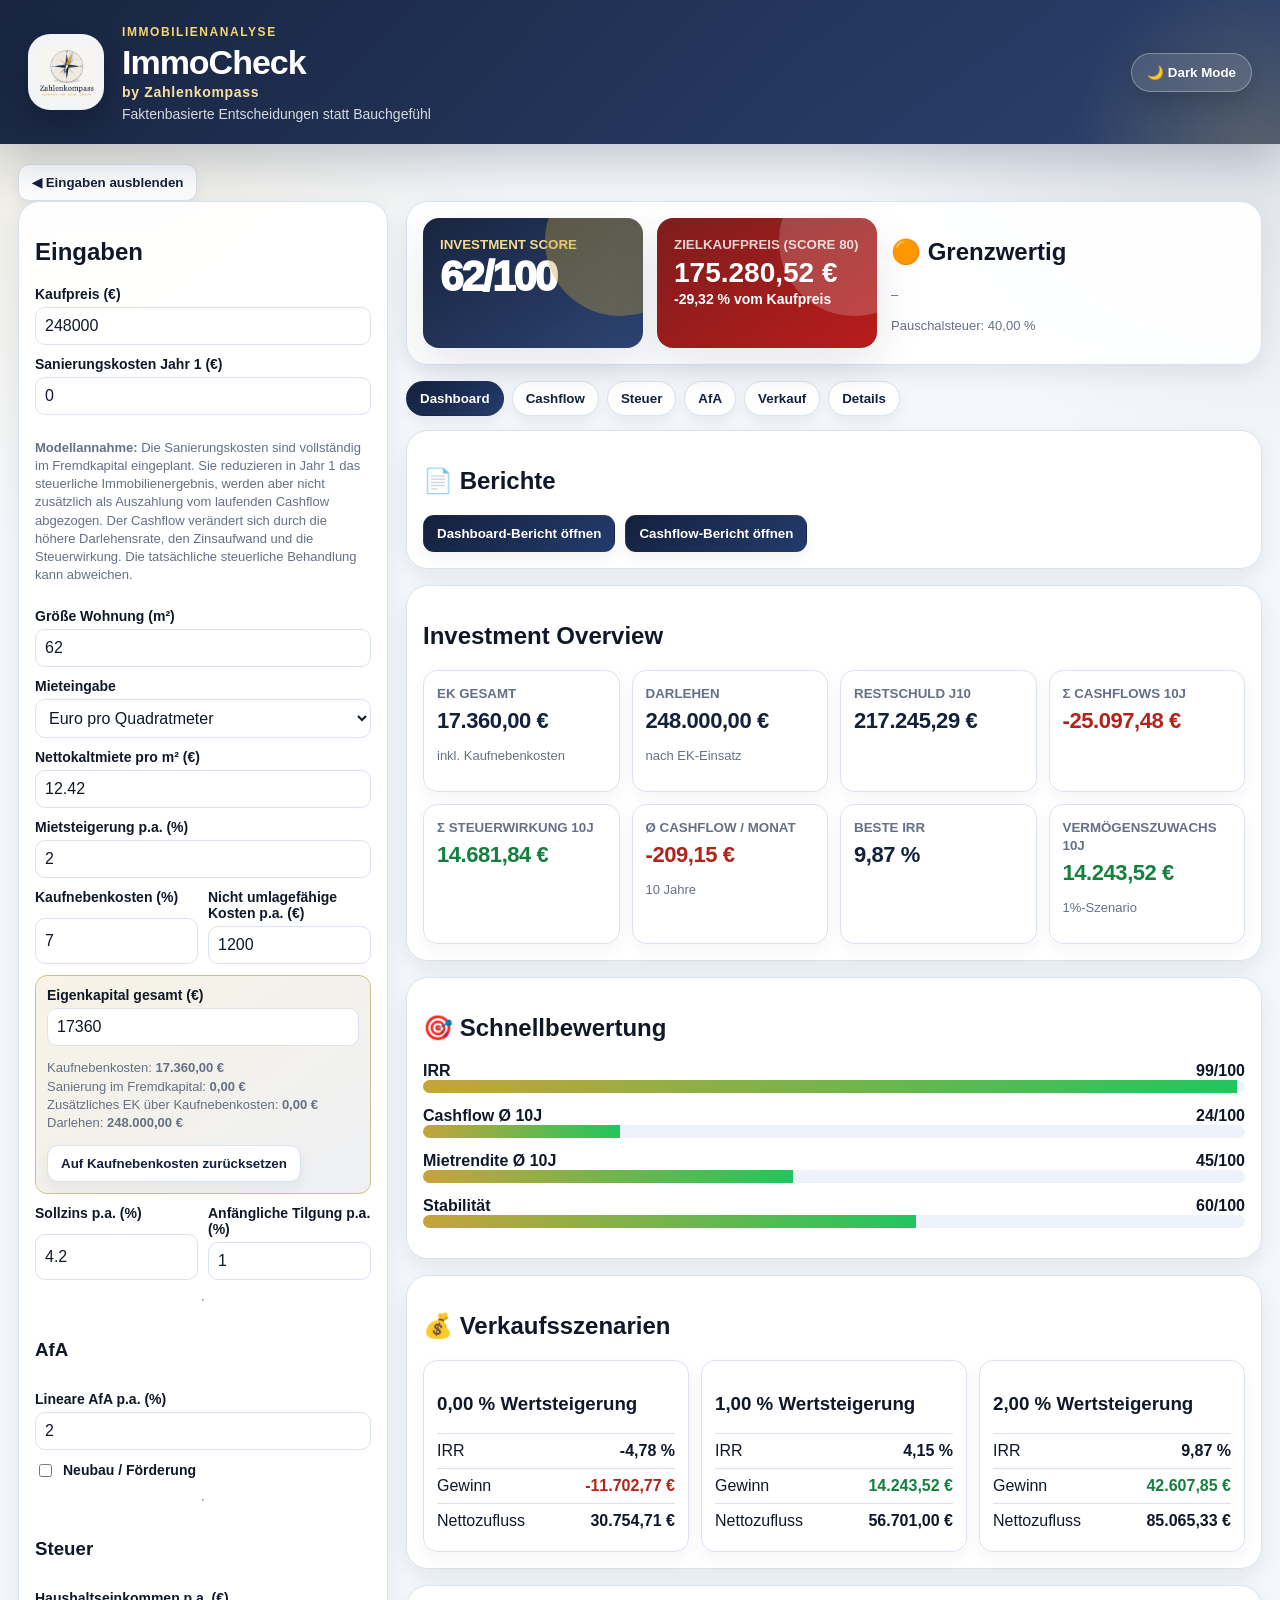
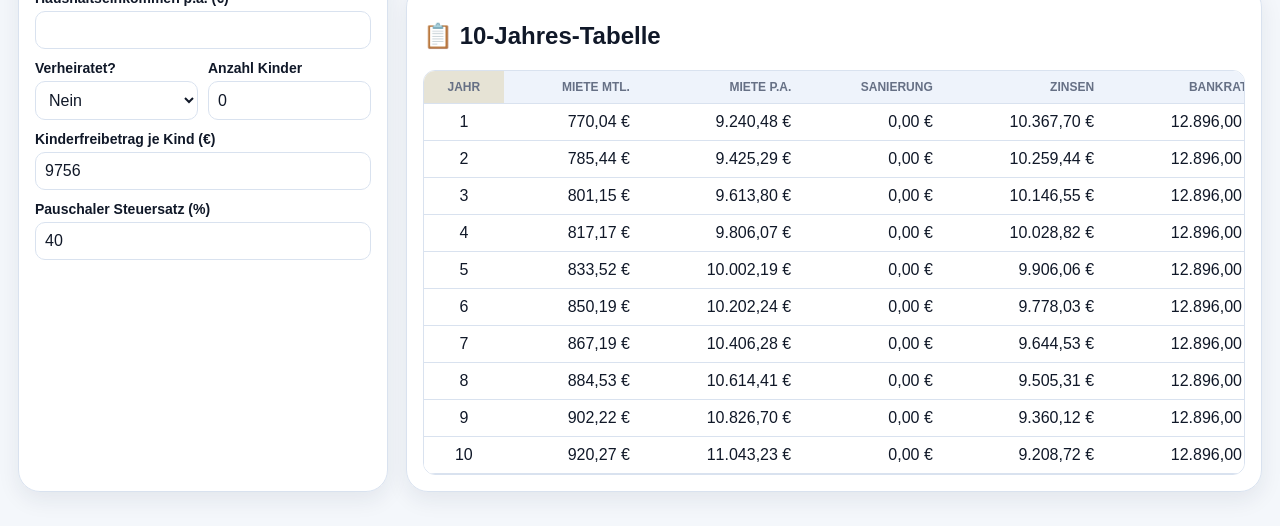
==== index.html @ f789d1f1 "Zielkaufpreis-Kachel im ImmoCheck hinzufügen Zeigt bei Score < 80 den Kaufpreis, der (bei sonst glei" ====
<!doctype html><html lang="de"><head><meta charset="utf-8"><meta name="viewport" content="width=device-width,initial-scale=1,viewport-fit=cover"><title>ImmoCheck by Zahlenkompass</title><style>
:root{--bg:#f6f8fb;--card:#fff;--txt:#0f172a;--mut:#64748b;--blue:#075985;--green:#15803d;--red:#b91c1c;--bd:#d7dee8}*{box-sizing:border-box}body{margin:0;background:var(--bg);color:var(--txt);font-family:-apple-system,BlinkMacSystemFont,"Segoe UI",Roboto,Arial,sans-serif}header{background:linear-gradient(135deg,#082f49,#075985);color:#fff;padding:24px 28px}h1{margin:0 0 4px;font-size:28px}.sub{margin:0;color:#dbeafe}.wrap{max-width:1600px;margin:auto;padding:18px}.layout{display:grid;grid-template-columns:370px minmax(0,1fr);gap:18px}.hideInputs .layout{grid-template-columns:1fr}.hideInputs aside{display:none}.card,aside{background:#fff;border:1px solid var(--bd);border-radius:16px;box-shadow:0 6px 18px rgba(15,23,42,.06);padding:16px;margin-bottom:16px}aside{position:sticky;top:12px}.hint,.small{color:var(--mut);font-size:13px;line-height:1.4}.inputs{display:grid;gap:11px}label{font-size:14px;font-weight:700;display:grid;gap:5px}input,select{width:100%;font-size:16px;padding:9px;border:1px solid var(--bd);border-radius:10px}.row2{display:grid;grid-template-columns:1fr 1fr;gap:10px}.check{display:flex;align-items:center;gap:8px}.check input{width:auto}.hidden{display:none!important}.equityBox{background:#eff6ff;border:1px solid #93c5fd;border-radius:12px;padding:11px}.btn{border:1px solid var(--blue);background:#fff;color:var(--blue);font-weight:900;border-radius:11px;padding:10px 13px;cursor:pointer}.btn.primary{background:var(--blue);color:#fff}.tabs{display:flex;gap:8px;flex-wrap:wrap;margin-bottom:14px}.tabbtn{border:1px solid var(--bd);background:#fff;border-radius:999px;padding:9px 13px;font-weight:800;cursor:pointer}.tabbtn.active{background:var(--blue);color:#fff;border-color:var(--blue)}.tab{display:none}.tab.active{display:block}.scoreRow{display:flex;flex-wrap:wrap;gap:14px}.scoreBox,.targetBox{flex:0 0 220px;border-radius:16px;padding:17px}.targetBox{position:relative;overflow:hidden;border:0;color:#fff;box-shadow:0 18px 45px rgba(20,33,61,.10)}.targetBox:after{content:"";position:absolute;right:-52px;top:-52px;width:150px;height:150px;border-radius:50%;background:rgba(255,255,255,.18)}.targetBox.green{background:linear-gradient(145deg,#14532d,#15803d)}.targetBox.yellow{background:linear-gradient(145deg,#78350f,#b45309)}.targetBox.orange{background:linear-gradient(145deg,#7c2d12,#c2410c)}.targetBox.red{background:linear-gradient(145deg,#7f1d1d,#b91c1c)}.verdictWrap{flex:1 1 260px}.scoreBox small,.kpi small{color:var(--mut);font-weight:900;text-transform:uppercase}.targetBox small{position:relative;z-index:1;color:rgba(255,255,255,.8);font-weight:900;text-transform:uppercase}.score{font-size:42px;font-weight:950}.targetPrice{font-size:28px;font-weight:900;margin-top:4px;color:#fff;position:relative;z-index:1}.targetPct{font-size:14px;font-weight:800;margin-top:2px;color:#fff;position:relative;z-index:1}.kpis{display:grid;grid-template-columns:repeat(4,minmax(0,1fr));gap:12px}.kpi{border:1px solid var(--bd);border-radius:14px;padding:13px}.kpi b{display:block;font-size:22px;margin-top:6px;overflow-wrap:anywhere}.pos{color:var(--green)}.neg{color:var(--red)}.neu{color:var(--blue)}.bar{margin:10px 0 14px}.barTop{display:flex;justify-content:space-between;font-weight:900}.barBg{height:13px;background:#e2e8f0;border-radius:99px;overflow:hidden}.barFill{height:100%;background:linear-gradient(90deg,var(--blue),#22c55e)}.scens{display:grid;grid-template-columns:repeat(3,1fr);gap:12px}.scen,.mcard{border:1px solid var(--bd);border-radius:14px;padding:13px}.line,.mrow{display:flex;justify-content:space-between;border-top:1px solid #e5e7eb;padding:8px 0;gap:8px}.tbl{overflow:auto;border:1px solid var(--bd);border-radius:12px;max-height:72vh;background:#fff}table{border-collapse:separate;border-spacing:0;min-width:1650px;width:max-content}th,td{padding:9px;border-bottom:1px solid #e5e7eb;text-align:right;white-space:nowrap;background:#fff}th{position:sticky;top:0;background:#f1f5f9;z-index:3;text-transform:uppercase;font-size:12px}th:first-child,td:first-child{position:sticky;left:0;text-align:center;z-index:2}th:first-child{z-index:4;background:#e2e8f0}.actions{display:flex;gap:10px;flex-wrap:wrap}.bottom{display:none}.mobile{display:none}
@media(max-width:900px){.layout{grid-template-columns:1fr}.kpis,.scens{grid-template-columns:1fr 1fr}.scoreRow{flex-direction:column}.scoreBox,.targetBox{flex:1 1 auto}aside{position:static}}
@media(max-width:700px){header{padding:18px 14px}h1{font-size:22px}.wrap{padding:10px 10px 78px}.desktop{display:none!important}.mobile{display:block!important}.row2,.kpis,.scens{grid-template-columns:1fr}.tabs{display:none}.bottom{display:grid;grid-template-columns:repeat(6,1fr);position:fixed;left:0;right:0;bottom:0;background:#fff;border-top:1px solid var(--bd);z-index:20}.bottom button{border:0;background:#fff;color:var(--mut);font-size:11px;font-weight:800;padding:6px 2px}.bottom button.active{color:var(--blue)}.bottom span{display:block;font-size:20px}.tbl,table{display:none!important}body:not([data-tab="dash"]) aside{display:none!important}.layout{display:block}.score{font-size:34px}.targetPrice{font-size:22px}}


/* === Modernisierung: ImmoCheck by Zahlenkompass === */
:root{
  --bg:#f4f7fb;
  --card:#ffffff;
  --txt:#101828;
  --mut:#667085;
  --blue:#14213d;
  --blue2:#243b6b;
  --gold:#c7a33b;
  --gold2:#e6c86a;
  --green:#15803d;
  --red:#b42318;
  --bd:#d9e2ef;
  --soft:#eef3fb;
  --shadow:0 18px 45px rgba(20,33,61,.10);
  --shadow2:0 8px 22px rgba(20,33,61,.08);
}
body.dark{
  --bg:#0b1020;
  --card:#121a2b;
  --txt:#eef4ff;
  --mut:#9aa8bd;
  --blue:#84a8ff;
  --blue2:#5f7dca;
  --gold:#d8b64a;
  --gold2:#f0d77a;
  --green:#4ade80;
  --red:#fb7185;
  --bd:#26344f;
  --soft:#17223a;
  --shadow:0 18px 45px rgba(0,0,0,.30);
  --shadow2:0 8px 22px rgba(0,0,0,.24);
}
body{
  background:
    radial-gradient(circle at top left, rgba(199,163,59,.16), transparent 34rem),
    radial-gradient(circle at top right, rgba(20,33,61,.13), transparent 30rem),
    var(--bg);
  transition:background .25s ease,color .25s ease;
}
.appHeader{
  position:relative;
  overflow:hidden;
  background:
    linear-gradient(135deg, rgba(20,33,61,.98), rgba(36,59,107,.96)),
    radial-gradient(circle at 85% 5%, rgba(199,163,59,.35), transparent 18rem);
  color:#fff;
  padding:22px 28px;
  box-shadow:0 18px 48px rgba(20,33,61,.22);
}
.appHeader:before{
  content:"";
  position:absolute;
  inset:-40% -15% auto auto;
  width:430px;
  height:430px;
  background:radial-gradient(circle, rgba(231,201,100,.24), transparent 62%);
  pointer-events:none;
}
.brandShell{
  max-width:1600px;
  margin:0 auto;
  display:flex;
  align-items:center;
  justify-content:space-between;
  gap:18px;
  position:relative;
  z-index:1;
}
.brandBlock{
  display:flex;
  align-items:center;
  gap:18px;
  min-width:0;
}
.brandLogo{
  width:76px;
  height:76px;
  object-fit:contain;
  background:rgba(255,255,255,.95);
  border-radius:22px;
  padding:8px;
  box-shadow:0 14px 28px rgba(0,0,0,.20);
}
.brandText h1{
  margin:0;
  font-size:34px;
  line-height:1;
  letter-spacing:-.03em;
}
.eyebrow{
  display:inline-flex;
  align-items:center;
  gap:6px;
  margin-bottom:6px;
  color:#f3d675;
  font-weight:900;
  font-size:12px;
  letter-spacing:.13em;
  text-transform:uppercase;
}
.brand-sub{
  margin:5px 0 0;
  color:#f8dfa1;
  font-weight:800;
  letter-spacing:.05em;
  font-size:14px;
}
.appHeader .sub{
  margin:6px 0 0;
  color:rgba(255,255,255,.82);
  font-size:14px;
}
.themeBtn{
  border:1px solid rgba(255,255,255,.30);
  background:rgba(255,255,255,.12);
  color:#fff;
  font-weight:900;
  border-radius:999px;
  padding:11px 15px;
  cursor:pointer;
  backdrop-filter:blur(14px);
  box-shadow:0 10px 24px rgba(0,0,0,.15);
  white-space:nowrap;
}
.themeBtn:hover{background:rgba(255,255,255,.20);transform:translateY(-1px)}
.wrap{padding-top:20px}.card,aside{
  background:color-mix(in srgb, var(--card) 94%, transparent);
  color:var(--txt);
  border:1px solid var(--bd);
  border-radius:22px;
  box-shadow:var(--shadow2);
  backdrop-filter:blur(10px);
}
.card{transition:transform .18s ease, box-shadow .18s ease, border-color .18s ease}.card:hover{transform:translateY(-2px);box-shadow:var(--shadow)}
aside{top:16px}h2,h3,h4,label,.barTop{color:var(--txt)}.hint,.small{color:var(--mut)}
input,select{
  background:var(--card);
  color:var(--txt);
  border:1px solid var(--bd);
  box-shadow:inset 0 1px 0 rgba(255,255,255,.04);
}
input:focus,select:focus{
  outline:none;
  border-color:var(--gold);
  box-shadow:0 0 0 4px rgba(199,163,59,.18);
}
.btn,.tabbtn{
  transition:transform .16s ease, background .16s ease, color .16s ease, box-shadow .16s ease;
  box-shadow:0 6px 14px rgba(20,33,61,.06);
}
.btn:hover,.tabbtn:hover{transform:translateY(-1px)}
.btn.primary,.tabbtn.active{
  background:linear-gradient(135deg,var(--blue),var(--blue2));
  color:#fff;
  border-color:transparent;
}
.btn:not(.primary),.tabbtn{
  background:var(--card);
  color:var(--blue);
  border-color:var(--bd);
}
.scoreBox{
  position:relative;
  overflow:hidden;
  background:linear-gradient(145deg, rgba(20,33,61,.98), rgba(36,59,107,.96));
  color:#fff;
  border:0;
  box-shadow:var(--shadow);
}
.scoreBox:after{
  content:"";
  position:absolute;
  right:-52px;
  top:-52px;
  width:150px;
  height:150px;
  border-radius:50%;
  background:rgba(199,163,59,.36);
}
.scoreBox small{color:#f6dc89}.score{color:#fff;letter-spacing:-.05em}.kpi,.scen,.mcard{
  background:linear-gradient(180deg, color-mix(in srgb, var(--card) 96%, white), var(--card));
  border:1px solid var(--bd);
  box-shadow:0 6px 18px rgba(20,33,61,.045);
}
.kpi b{letter-spacing:-.02em}.equityBox{
  background:linear-gradient(145deg, rgba(199,163,59,.13), rgba(36,59,107,.08));
  border-color:color-mix(in srgb, var(--gold) 55%, var(--bd));
}
.barBg{background:var(--soft)}.barFill{background:linear-gradient(90deg,var(--gold),#22c55e)}
.tbl{background:var(--card);border-color:var(--bd)}
th,td{background:var(--card);color:var(--txt);border-bottom:1px solid var(--bd)}
th{background:var(--soft);color:var(--mut)}th:first-child{background:color-mix(in srgb, var(--soft) 80%, var(--gold) 20%)}
.line,.mrow{border-top:1px solid var(--bd)}.bottom{background:var(--card);border-top:1px solid var(--bd)}.bottom button{background:var(--card);color:var(--mut)}.bottom button.active{color:var(--gold)}
body.dark .appHeader{box-shadow:0 18px 48px rgba(0,0,0,.35)}
body.dark .brandLogo{background:rgba(255,255,255,.90)}
body.dark .card,body.dark aside{background:rgba(18,26,43,.92)}
@media(max-width:700px){
  .appHeader{padding:16px 14px}.brandShell{align-items:flex-start}.brandBlock{gap:12px}.brandLogo{width:56px;height:56px;border-radius:16px}.brandText h1{font-size:25px}.themeBtn{padding:9px 11px;font-size:12px}.appHeader .sub{font-size:12px}.brand-sub{font-size:12px}.eyebrow{font-size:10px}
}

</style></head><body data-tab="dash"><header class="appHeader">
  <div class="brandShell">
    <div class="brandBlock">
      <img class="brandLogo" src="[data-uri]" alt="Zahlenkompass Logo">
      <div class="brandText">
        <div class="eyebrow">Immobilienanalyse</div>
        <h1>ImmoCheck</h1>
        <p class="brand-sub">by Zahlenkompass</p>
        <p class="sub">Faktenbasierte Entscheidungen statt Bauchgefühl</p>
      </div>
    </div>
    <button id="themeToggle" class="themeBtn" type="button" aria-label="Dark Mode umschalten">🌙 Dark Mode</button>
  </div>
</header><div class="wrap"><button id="toggle" class="btn desktop">◀ Eingaben ausblenden</button><div class="layout"><aside><h2>Eingaben</h2><div class="inputs">
<label>Kaufpreis (€)<input id="purchasePrice" type="number" value="248000" step="1000" min="0"></label><label>Sanierungskosten Jahr 1 (€)<input id="renovationCosts" type="number" value="0" step="1000" min="0"></label><p class="hint"><b>Modellannahme:</b> Die Sanierungskosten sind vollständig im Fremdkapital eingeplant. Sie reduzieren in Jahr 1 das steuerliche Immobilienergebnis, werden aber nicht zusätzlich als Auszahlung vom laufenden Cashflow abgezogen. Der Cashflow verändert sich durch die höhere Darlehensrate, den Zinsaufwand und die Steuerwirkung. Die tatsächliche steuerliche Behandlung kann abweichen.</p><label>Größe Wohnung (m²)<input id="areaSqm" type="number" value="62" step="1" min="1"></label><label>Mieteingabe<select id="rentMode"><option value="sqm">Euro pro Quadratmeter</option><option value="absolute">Absolute Kaltmiete pro Monat</option></select></label><label id="rentPerSqmWrap">Nettokaltmiete pro m² (€)<input id="rentPerSqm" type="number" value="12.42" step="0.1"></label><label id="rentAbsoluteWrap" class="hidden">Absolute Kaltmiete pro Monat (€)<input id="rentAbsolute" type="number" value="770" step="10"></label><label>Mietsteigerung p.a. (%)<input id="rentGrowth" type="number" value="2" step="0.1"></label><div class="row2"><label>Kaufnebenkosten (%)<input id="purchaseCosts" type="number" value="7" step="0.1"></label><label>Nicht umlagefähige Kosten p.a. (€)<input id="nonRecoverable" type="number" value="1200" step="100"></label></div><div class="equityBox"><label>Eigenkapital gesamt (€)<input id="equityTotal" type="number" value="17360" step="1000" min="0"></label><p id="equityHint" class="hint"></p><button id="resetEquity" type="button" class="btn">Auf Kaufnebenkosten zurücksetzen</button></div><div class="row2"><label>Sollzins p.a. (%)<input id="interestRate" type="number" value="4.2" step="0.1"></label><label>Anfängliche Tilgung p.a. (%)<input id="repaymentRate" type="number" value="1" step="0.1"></label></div><hr><h3>AfA</h3><label>Lineare AfA p.a. (%)<input id="linearAfa" type="number" value="2" step="0.1"></label><label class="check"><input id="newBuild" type="checkbox"> Neubau / Förderung</label><div id="newBuildOptions" class="hidden"><label class="check"><input id="degressiveEnabled" type="checkbox"> Degressive AfA</label><label>Degressive AfA (%)<input id="degressiveRate" type="number" value="5" step="0.1"></label><label class="check"><input id="specialEnabled" type="checkbox"> Sonder-AfA</label><div class="row2"><label>Sonder-AfA (%)<input id="specialRate" type="number" value="5" step="0.1"></label><label>Jahre<input id="specialYears" type="number" value="4"></label></div></div><hr><h3>Steuer</h3><label>Haushaltseinkommen p.a. (€)<input id="householdIncome" type="number" value="" step="1000"></label><div class="row2"><label>Verheiratet?<select id="married"><option value="no">Nein</option><option value="yes">Ja</option></select></label><label>Anzahl Kinder<input id="children" type="number" value="0"></label></div><label>Kinderfreibetrag je Kind (€)<input id="childAllowance" type="number" value="9756"></label><label>Pauschaler Steuersatz (%)<input id="flatTax" type="number" value="40"></label></div></aside><section><div class="card scoreRow"><div class="scoreBox"><small>Investment Score</small><div class="score" id="scoreValue">–</div></div><div class="targetBox hidden" id="targetBox"><small>Zielkaufpreis (Score 80)</small><div class="targetPrice" id="targetPriceValue">–</div><div class="targetPct" id="targetPctValue">–</div></div><div class="verdictWrap"><h2 id="verdictTitle">–</h2><p id="verdictText" class="hint">–</p><p id="taxModeText" class="small">–</p></div></div><div class="tabs"><button class="tabbtn active" data-t="dash">Dashboard</button><button class="tabbtn" data-t="cash">Cashflow</button><button class="tabbtn" data-t="tax">Steuer</button><button class="tabbtn" data-t="afa">AfA</button><button class="tabbtn" data-t="sale">Verkauf</button><button class="tabbtn" data-t="det">Details</button></div>
<div id="dash" class="tab active"><div class="card"><h2>📄 Berichte</h2><div class="actions"><button class="btn primary" id="repDash">Dashboard-Bericht öffnen</button><button class="btn primary" id="repCash">Cashflow-Bericht öffnen</button></div></div><div class="card"><h2>Investment Overview</h2><div id="kpiGrid" class="kpis"></div></div><div class="card"><h2>🎯 Schnellbewertung</h2><div id="scoreBars"></div></div><div class="card"><h2>💰 Verkaufsszenarien</h2><div id="scenarioCards" class="scens"></div></div><div class="card mobile"><h2>📋 Jahreskarten</h2><div id="mobileDash"></div></div><div class="card desktop"><h2>📋 10-Jahres-Tabelle</h2><div id="dashboardTable" class="tbl"></div></div></div>
<div id="cash" class="tab"><div class="card"><button class="btn primary" id="repCash2">Cashflow-Bericht öffnen</button></div><div class="card desktop"><h2>📋 Cashflow-Tabelle</h2><div id="cashflowTable" class="tbl"></div></div><div class="card mobile"><div id="mobileCash"></div></div></div>
<div id="tax" class="tab"><div class="card"><h2>🧾 Steuervergleich</h2><div id="taxKpis" class="kpis"></div></div><div class="card desktop"><div id="taxTable" class="tbl"></div></div><div class="card mobile"><div id="mobileTax"></div></div></div>
<div id="afa" class="tab"><div class="card"><h2>🏗️ AfA</h2><div id="afaKpis" class="kpis"></div></div><div class="card desktop"><div id="afaTable" class="tbl"></div></div><div class="card mobile"><div id="mobileAfa"></div></div></div>
<div id="sale" class="tab"><div class="card"><h2>💰 Verkauf</h2><div id="saleScenarioCards" class="scens"></div></div></div>
<div id="det" class="tab"><div class="card"><h2>🔎 Schritt-für-Schritt-Anleitung</h2>
<h3>1. Grunddaten der Immobilie eingeben</h3><ol><li><b>Kaufpreis:</b> Kaufpreis ohne Kaufnebenkosten eintragen.</li><li><b>Sanierungskosten Jahr 1:</b> Kosten eintragen, die vollständig in den Finanzierungsbedarf und damit in das Darlehen aufgenommen werden. Steuerlich reduzieren sie im Modell das Immobilienergebnis im ersten Jahr. Im laufenden Cashflow erscheinen sie nicht als separate Auszahlung, weil die Auszahlung durch das Fremdkapital finanziert wird.</li><li><b>Wohnfläche:</b> Wohnfläche in Quadratmetern erfassen.</li><li><b>Mieteingabe wählen:</b> Entweder Miete pro Quadratmeter oder absolute monatliche Kaltmiete auswählen.</li><li><b>Mietsteigerung:</b> Erwartete jährliche Steigerung ab Jahr 2 eintragen.</li><li><b>Nicht umlagefähige Kosten:</b> Jährliche Kosten erfassen, die nicht auf Mietende umgelegt werden.</li></ol>
<h3>2. Kaufnebenkosten und Eigenkapital festlegen</h3><ol><li><b>Kaufnebenkosten:</b> Prozentsatz für Grunderwerbsteuer, Notar, Grundbuch und gegebenenfalls Makler eintragen.</li><li><b>Eigenkapital gesamt:</b> Der Standardwert entspricht den Kaufnebenkosten.</li><li><b>Mehr Eigenkapital:</b> Den Wert erhöhen, wenn zusätzlich ein Teil des Kaufpreises aus Eigenmitteln bezahlt werden soll.</li><li><b>Kontrollanzeige:</b> Unter dem Feld werden Kaufnebenkosten, zusätzliches Eigenkapital im Kaufpreis und das daraus resultierende Darlehen angezeigt.</li><li><b>Zurücksetzen:</b> „Auf Kaufnebenkosten zurücksetzen“ stellt die vollständige Kaufpreisfinanzierung wieder her.</li></ol>
<p class="hint"><b>Berechnungslogik:</b> Darlehen = Kaufpreis + Kaufnebenkosten + Sanierungskosten − Eigenkapital gesamt, mindestens 0 €. Beim Standard-Eigenkapital in Höhe der Kaufnebenkosten werden somit Kaufpreis und Sanierungskosten vollständig fremdfinanziert. Mehr Eigenkapital senkt Darlehen, Bankrate, Zinsen und Restschuld, reduziert aber auch den steuerlich wirksamen Zinsaufwand.</p><p class="hint"><b>Sanierungslogik:</b> Sanierungskosten erhöhen den Finanzierungsbedarf und damit das Darlehen. Dadurch steigen Bankrate und Zinsaufwand. Die Sanierungskosten werden im laufenden Cashflow nicht nochmals als separate Auszahlung erfasst. Steuerlich reduzieren sie im Modell das Immobilienergebnis in Jahr 1; eine daraus entstehende höhere Steuerentlastung wirkt positiv auf den Cashflow.</p>
<h3>3. Finanzierung einstellen</h3><ol><li><b>Sollzins:</b> Nominalen jährlichen Darlehenszins eintragen.</li><li><b>Anfängliche Tilgung:</b> Gewünschte jährliche Anfangstilgung eintragen.</li><li><b>Bankrate:</b> Das Tool berechnet eine konstante Annuität aus Darlehen × (Sollzins + Tilgung).</li></ol>
<h3>4. AfA konfigurieren</h3><ol><li><b>Lineare AfA:</b> Standardsatz eintragen.</li><li><b>Neubau/Förderung:</b> Aktivieren, wenn degressive AfA oder Sonder-AfA berücksichtigt werden soll.</li><li><b>Degressive AfA:</b> Prozentsatz auf den jeweiligen Restbuchwert festlegen.</li><li><b>Sonder-AfA:</b> Prozentsatz und Anzahl der Jahre erfassen.</li></ol><p class="hint">Die AfA-Basis entspricht im Modell 80 % des Kaufpreises. Eigenkapital und Darlehenshöhe verändern die AfA nicht.</p>
<h3>5. Steuerprofil erfassen</h3><ol><li><b>Haushaltseinkommen:</b> Optional eintragen. Dann vergleicht das Tool die Einkommensteuer ohne und mit Immobilie.</li><li><b>Familienstand und Kinder:</b> Für Splitting und Kinderfreibeträge auswählen.</li><li><b>Pauschaler Steuersatz:</b> Wird verwendet, wenn kein Haushaltseinkommen angegeben ist.</li></ol><p class="hint">Steuerliches Immobilienergebnis = Miete − Zinsen − AfA − Sanierungskosten in Jahr 1. Steuerwirkung = Steuer ohne Immobilie − Steuer mit Immobilie. Die Berechnung ist eine vereinfachte Modellrechnung. Achtung: Die tatsächliche sofortige Abzugsfähigkeit hängt von der steuerlichen Einordnung ab; insbesondere können anschaffungsnahe Herstellungskosten vorliegen.</p><p class="hint"><b>Cashflow-Formel:</b> Miete + Steuerwirkung − Bankrate − nicht umlagefähige Kosten. Die Sanierungskosten stehen nicht als eigener negativer Cashflow in dieser Formel.</p>
<h3>6. Dashboard lesen</h3><ul><li><b>EK gesamt:</b> Tatsächlich eingesetztes Eigenkapital einschließlich Kaufnebenkosten.</li><li><b>Darlehen:</b> Finanzierungsbetrag nach Eigenkapitaleinsatz.</li><li><b>Restschuld J10:</b> Verbleibende Darlehensschuld nach zehn Jahren.</li><li><b>Σ Cashflows 10J:</b> Summe aller jährlichen Cashflows einschließlich Steuerwirkung.</li><li><b>Σ Steuerwirkung 10J:</b> Kumulierter Steuerentlastungs- oder Steuerbelastungseffekt.</li><li><b>Ø Cashflow/Monat:</b> Durchschnittlicher monatlicher Cashflow über zehn Jahre.</li><li><b>Beste IRR:</b> Höchste IRR der drei Verkaufsszenarien.</li><li><b>Vermögenszuwachs 10J:</b> Ergebnis des mittleren Verkaufsszenarios mit 1 % jährlicher Wertsteigerung.</li></ul>
<h3>7. Score interpretieren</h3><ul><li>40 % IRR-Score</li><li>30 % Cashflow-Score auf Basis des 10-Jahres-Durchschnitts</li><li>20 % Mietrendite-Score auf Basis der durchschnittlichen Bruttomietrendite</li><li>10 % Stabilitäts-Score aus der Cashflow-Entwicklung von Jahr 1 bis Jahr 10</li></ul>
<h3>8. Detailansichten verwenden</h3><ul><li><b>Cashflow:</b> Miete, Zinsen, Bankrate, Steuerwirkung, Tilgung, Restschuld und Cashflow je Jahr.</li><li><b>Steuer:</b> Steuer ohne und mit Immobilie sowie steuerliches Immobilienergebnis.</li><li><b>AfA:</b> Basis-AfA, Sonder-AfA und Restbuchwert je Jahr.</li><li><b>Verkauf:</b> IRR, Gewinn und Nettozufluss bei 0 %, 1 % und 2 % jährlicher Wertsteigerung.</li></ul>
<h3>9. Bericht als PDF speichern</h3><ol><li>Im Dashboard „Dashboard-Bericht öffnen“ oder „Cashflow-Bericht öffnen“ wählen.</li><li>Falls der Browser den neuen Tab blockiert, Pop-ups für die Datei oder Website erlauben.</li><li>Im Bericht „Als PDF sichern / Drucken“ wählen und die native PDF-Funktion des Browsers nutzen.</li></ol>
<h3>10. Modellgrenzen</h3><p class="hint">Das Tool dient dem Vergleich und der Szenarioanalyse. Es ersetzt keine Finanzierungs-, Steuer-, Rechts- oder Anlageberatung. Individuelle Finanzierungskonditionen, Erwerbsnebenkosten, steuerliche Abzugsfähigkeit und Verkaufskosten sollten vor einer Kaufentscheidung separat geprüft werden. Die Sanierungskosten werden bewusst als 100 % sofort abzugsfähig modelliert; diese Annahme muss steuerlich geprüft werden.</p>
</div></div></section></div></div><nav class="bottom"><button class="active" data-t="dash"><span>🏠</span>Home</button><button data-t="cash"><span>📈</span>Cash</button><button data-t="tax"><span>🧾</span>Steuer</button><button data-t="afa"><span>🏗️</span>AfA</button><button data-t="sale"><span>💰</span>Verkauf</button><button data-t="det"><span>🔎</span>Info</button></nav>
<script>
const YEARS=10,BUILDING_SHARE=.8;let latestModel=null,equityIsCustom=false,lastMinimumEquity=17360;const fmtEuro=new Intl.NumberFormat('de-DE',{style:'currency',currency:'EUR',minimumFractionDigits:2,maximumFractionDigits:2}),fmtPct=new Intl.NumberFormat('de-DE',{style:'percent',minimumFractionDigits:2,maximumFractionDigits:2});
function eur(v){return Number.isFinite(v)?fmtEuro.format(v):'–'}function pct(v){return Number.isFinite(v)?fmtPct.format(v):'–'}function val(id){return Number(document.getElementById(id).value||0)}function checked(id){return document.getElementById(id).checked}function signClass(v){return v>0?'pos':v<0?'neg':'neu'}function clamp(v,l=0,h=100){return Math.max(l,Math.min(h,Math.round(v)))}
function syncEquity(){let minimum=val('purchasePrice')*val('purchaseCosts')/100;if(!equityIsCustom||Math.abs(val('equityTotal')-lastMinimumEquity)<.01){equityTotal.value=Math.round(minimum*100)/100;equityIsCustom=false}lastMinimumEquity=minimum}
function updateVisibility(){syncEquity();newBuildOptions.classList.toggle('hidden',!checked('newBuild'));let abs=rentMode.value==='absolute';rentPerSqmWrap.classList.toggle('hidden',abs);rentAbsoluteWrap.classList.toggle('hidden',!abs)}
function incomeTaxBasic2026(x){x=Math.max(0,Math.floor(x));let tax=0;if(x<=12348)tax=0;else if(x<=17799){let y=(x-12348)/10000;tax=(914.51*y+1400)*y}else if(x<=69878){let z=(x-17799)/10000;tax=(181.19*z+2397)*z+1025.38}else if(x<=277825)tax=.42*x-10637.32;else tax=.45*x-18971.07;return Math.max(0,tax)}function incomeTax2026(zve,married){return married?2*incomeTaxBasic2026(zve/2):incomeTaxBasic2026(zve)}
function irr(flows){if(!flows.some(x=>x<0)||!flows.some(x=>x>0))return NaN;let npv=r=>flows.reduce((s,v,i)=>s+v/Math.pow(1+r,i),0),grid=[-.999,-.9,-.5,0,.05,.1,.2,.5,1,2,5,10,50,250],pr=grid[0],pv=npv(pr);for(let i=1;i<grid.length;i++){let cr=grid[i],cv=npv(cr);if(pv*cv<0){let lo=pr,hi=cr,lv=pv;for(let j=0;j<160;j++){let mid=(lo+hi)/2,mv=npv(mid);if(Math.abs(mv)<1e-8)return mid;if(lv*mv<=0)hi=mid;else{lo=mid;lv=mv}}return(lo+hi)/2}pr=cr;pv=cv}return NaN}
function amortization(principal,rate,repay){let mp=principal*(rate+repay)/12,bal=principal,rows=[];for(let y=1;y<=YEARS;y++){let interest=0,principalPayment=0,bankRate=0;for(let m=0;m<12;m++){let i=bal*rate/12,pay=Math.min(mp,bal+i),p=Math.max(0,Math.min(pay-i,bal));bal-=p;interest+=i;principalPayment+=p;bankRate+=i+p}rows.push({year:y,interest,principalPayment,bankRate,remainingDebt:Math.max(0,bal)})}return{rows,monthlyPayment:mp}}
function afaSchedule(building){let linear=val('linearAfa')/100,deg=checked('newBuild')&&checked('degressiveEnabled'),degRate=val('degressiveRate')/100,spec=checked('newBuild')&&checked('specialEnabled'),specRate=val('specialRate')/100,specYears=val('specialYears'),book=building,rows=[];for(let y=1;y<=YEARS;y++){let open=book,base=deg?open*degRate:building*linear,special=spec&&y<=specYears?building*specRate:0,total=Math.min(open,Math.max(0,base)+Math.max(0,special));book=Math.max(0,open-total);rows.push({year:y,openingBook:open,afaBase:Math.min(open,Math.max(0,base)),afaSpecial:Math.min(Math.max(0,special),Math.max(0,open-Math.max(0,base))),afa:total,closingBook:book})}return rows}
function calculate(){let pp=val('purchasePrice'),area=val('areaSqm'),renovationCosts=Math.max(0,val('renovationCosts')),knkRate=val('purchaseCosts')/100,purchaseCostsAmount=pp*knkRate,totalAcquisitionCost=pp+purchaseCostsAmount+renovationCosts,totalEquity=Math.max(0,val('equityTotal')),additionalEquity=Math.max(0,totalEquity-purchaseCostsAmount),loanAmount=Math.max(0,totalAcquisitionCost-totalEquity),monthlyColdRent=rentMode.value==='absolute'?val('rentAbsolute'):area*val('rentPerSqm'),rentSqm=area?monthlyColdRent/area:0,growth=val('rentGrowth')/100,nonrec=val('nonRecoverable'),rate=val('interestRate')/100,repay=val('repaymentRate')/100,building=pp*BUILDING_SHARE,fin=amortization(loanAmount,rate,repay),afa=afaSchedule(building),income=val('householdIncome'),incomeProvided=income>0,married=document.getElementById('married').value==='yes',baseIncome=Math.max(0,income-val('children')*val('childAllowance')),taxWithout=incomeProvided?incomeTax2026(baseIncome,married):NaN,flat=val('flatTax')/100,firstRent=monthlyColdRent*12;let cashflows=fin.rows.map((f,i)=>{let rent=firstRent*Math.pow(1+growth,f.year-1),renovationExpense=f.year===1?renovationCosts:0,taxable=rent-f.interest-afa[i].afa-renovationExpense,taxWith=incomeProvided?incomeTax2026(Math.max(0,baseIncome+taxable),married):NaN,taxEffect=incomeProvided?taxWithout-taxWith:-taxable*flat,cashflow=rent+taxEffect-f.bankRate-nonrec;return{...f,rent,renovationExpense,monthlyColdRent:rent/12,effectiveRentPerSqm:rentSqm*Math.pow(1+growth,f.year-1),nonRecoverable:nonrec,...afa[i],taxablePropertyIncome:taxable,taxWithout,taxWith,taxEffect,cashflow,monthlyCashflow:cashflow/12}}),remainingDebt=cashflows[9].remainingDebt,totalCashflow=cashflows.reduce((s,r)=>s+r.cashflow,0),totalTaxEffect=cashflows.reduce((s,r)=>s+r.taxEffect,0),scenarios=[0,.01,.02].map(app=>{let salePrice=pp*Math.pow(1+app,YEARS),netSale=salePrice-remainingDebt,flows=[-totalEquity,...cashflows.map(r=>r.cashflow)];flows[10]+=netSale;return{appreciation:app,salePrice,remainingDebt,netSale,irr:irr(flows),totalProfit:flows.reduce((a,b)=>a+b,0),initialEquity:totalEquity}}),avgGrossYield=cashflows.reduce((s,r)=>s+r.rent,0)/YEARS/pp,avgMonthlyCashflow=cashflows.reduce((s,r)=>s+r.monthlyCashflow,0)/YEARS,bestIrr=Math.max(...scenarios.map(s=>s.irr)),cf1=cashflows[0].cashflow,cf10=cashflows[9].cashflow,irrScore=clamp((bestIrr+.02)/.12*100),cashflowScore=clamp((avgMonthlyCashflow+400)/800*100),rentScore=clamp((avgGrossYield-.025)/.035*100),stabilityScore=clamp((cf10-cf1+3000)/6000*100),totalScore=clamp(.4*irrScore+.3*cashflowScore+.2*rentScore+.1*stabilityScore);return{pp,area,renovationCosts,purchaseCostsAmount,totalAcquisitionCost,totalEquity,additionalEquity,loanAmount,monthlyColdRent,rentSqm,building,monthlyPayment:fin.monthlyPayment,cashflows,scenarios,remainingDebt,totalCashflow,totalTaxEffect,avgGrossYield,avgMonthlyCashflow,bestIrr,wealthGrowth10Y:scenarios[1].totalProfit,totalScore,irrScore,cashflowScore,rentScore,stabilityScore,incomeProvided,baseIncome,taxWithout,flat,verdict:totalScore>=80?'🟢 Sehr attraktiv':totalScore>=65?'🟡 Interessant':totalScore>=50?'🟠 Grenzwertig':'🔴 Kritisch'}}
function scoreForPrice(price){let orig=purchasePrice.value;purchasePrice.value=price;let s=calculate().totalScore;purchasePrice.value=orig;return s}
function targetPurchasePrice(currentScore){let current=val('purchasePrice');if(currentScore>=80||current<=0)return null;let lo=current,score=currentScore,i=0;while(score<80&&lo>1&&i<60){lo=lo/2;score=scoreForPrice(lo);i++}if(score<80)return null;let hi=current;for(let j=0;j<60;j++){let mid=(lo+hi)/2,s=scoreForPrice(mid);if(s>=80)lo=mid;else hi=mid}return{price:lo,reductionPct:(current-lo)/current*100}}
function kpi(l,v,h='',c='neu'){return`<div class="kpi"><small>${l}</small><b class="${c}">${v}</b>${h?`<p class="hint">${h}</p>`:''}</div>`}function bar(l,s){return`<div class="bar"><div class="barTop"><span>${l}</span><span>${s}/100</span></div><div class="barBg"><div class="barFill" style="width:${s}%"></div></div></div>`}function scenCard(s){return`<div class="scen"><h3>${pct(s.appreciation)} Wertsteigerung</h3><div class="line"><span>IRR</span><strong>${pct(s.irr)}</strong></div><div class="line"><span>Gewinn</span><strong class="${signClass(s.totalProfit)}">${eur(s.totalProfit)}</strong></div><div class="line"><span>Nettozufluss</span><strong>${eur(s.netSale)}</strong></div></div>`}
function mobileCard(r,type='cash'){let rows=type==='tax'?[['Steuer ohne',eur(r.taxWithout)],['Steuer mit',eur(r.taxWith)],['Steuerwirkung',eur(r.taxEffect)]]:type==='afa'?[['Basis-AfA',eur(r.afaBase)],['Sonder-AfA',eur(r.afaSpecial)],['AfA gesamt',eur(r.afa)],['Restbuchwert',eur(r.closingBook)]]:[['Miete mtl.',eur(r.monthlyColdRent)],['Sanierung',eur(r.renovationExpense)],['Zinsen',eur(r.interest)],['Bankrate',eur(r.bankRate)],['Steuerwirkung',eur(r.taxEffect)],['Cashflow mtl.',eur(r.monthlyCashflow)],['Restschuld',eur(r.remainingDebt)]];return`<div class="mcard"><h4>Jahr ${r.year}</h4>${rows.map(x=>`<div class="mrow"><span>${x[0]}</span><strong>${x[1]}</strong></div>`).join('')}</div>`}
function makeTable(rows,cols){return`<table><thead><tr>${cols.map(c=>`<th>${c.label}</th>`).join('')}</tr></thead><tbody>${rows.map(r=>`<tr>${cols.map(c=>`<td class="${c.color?signClass(r[c.key]):''}">${c.format?c.format(r[c.key]):r[c.key]}</td>`).join('')}</tr>`).join('')}</tbody></table>`}
const cashCols=[{key:'year',label:'Jahr'},{key:'monthlyColdRent',label:'Miete mtl.',format:eur},{key:'rent',label:'Miete p.a.',format:eur},{key:'renovationExpense',label:'Sanierung',format:eur},{key:'interest',label:'Zinsen',format:eur},{key:'bankRate',label:'Bankrate',format:eur},{key:'taxEffect',label:'Steuerwirkung',format:eur,color:true},{key:'principalPayment',label:'Tilgung',format:eur},{key:'remainingDebt',label:'Restschuld',format:eur},{key:'cashflow',label:'Cashflow',format:eur,color:true},{key:'monthlyCashflow',label:'CF mtl.',format:eur,color:true}];
function render(){updateVisibility();let m=latestModel=calculate();equityHint.innerHTML=`Kaufnebenkosten: <b>${eur(m.purchaseCostsAmount)}</b><br>Sanierung im Fremdkapital: <b>${eur(m.renovationCosts)}</b><br>Zusätzliches EK über Kaufnebenkosten: <b>${eur(m.additionalEquity)}</b><br>Darlehen: <b>${eur(m.loanAmount)}</b>`;scoreValue.textContent=m.totalScore+'/100';let target=targetPurchasePrice(m.totalScore);if(target){let tCls=target.reductionPct<1?'green':target.reductionPct<7?'yellow':target.reductionPct<=10?'orange':'red';targetBox.className='targetBox '+tCls;targetPriceValue.textContent=eur(target.price);targetPctValue.textContent='-'+pct(target.reductionPct/100)+' vom Kaufpreis';}else{targetBox.className='targetBox hidden'}verdictTitle.textContent=m.verdict;taxModeText.textContent=m.incomeProvided?`Steuerbasis nach Kinderfreibeträgen: ${eur(m.baseIncome)}`:`Pauschalsteuer: ${pct(m.flat)}`;kpiGrid.innerHTML=[kpi('EK gesamt',eur(m.totalEquity),'inkl. Kaufnebenkosten'),kpi('Darlehen',eur(m.loanAmount),'nach EK-Einsatz'),kpi('Restschuld J10',eur(m.remainingDebt)),kpi('Σ Cashflows 10J',eur(m.totalCashflow),'',signClass(m.totalCashflow)),kpi('Σ Steuerwirkung 10J',eur(m.totalTaxEffect),'',signClass(m.totalTaxEffect)),kpi('Ø Cashflow / Monat',eur(m.avgMonthlyCashflow),'10 Jahre',signClass(m.avgMonthlyCashflow)),kpi('Beste IRR',pct(m.bestIrr)),kpi('Vermögenszuwachs 10J',eur(m.wealthGrowth10Y),'1%-Szenario',signClass(m.wealthGrowth10Y))].join('');scoreBars.innerHTML=[bar('IRR',m.irrScore),bar('Cashflow Ø 10J',m.cashflowScore),bar('Mietrendite Ø 10J',m.rentScore),bar('Stabilität',m.stabilityScore)].join('');let sc=m.scenarios.map(scenCard).join('');scenarioCards.innerHTML=sc;saleScenarioCards.innerHTML=sc;dashboardTable.innerHTML=makeTable(m.cashflows,cashCols);cashflowTable.innerHTML=makeTable(m.cashflows,cashCols);mobileDash.innerHTML=m.cashflows.map(r=>mobileCard(r)).join('');mobileCash.innerHTML=m.cashflows.map(r=>mobileCard(r)).join('');mobileTax.innerHTML=m.cashflows.map(r=>mobileCard(r,'tax')).join('');mobileAfa.innerHTML=m.cashflows.map(r=>mobileCard(r,'afa')).join('');let taxCols=[{key:'year',label:'Jahr'},{key:'taxWithout',label:'Steuer ohne',format:eur},{key:'taxWith',label:'Steuer mit',format:eur},{key:'taxablePropertyIncome',label:'Immo-Ergebnis',format:eur},{key:'taxEffect',label:'Steuerwirkung',format:eur}];taxTable.innerHTML=makeTable(m.cashflows,taxCols);taxKpis.innerHTML=[kpi('Σ Steuerwirkung 10J',eur(m.totalTaxEffect)),kpi('Zinsen J1',eur(m.cashflows[0].interest),'EK beeinflusst Zinsabzug'),kpi('Darlehen',eur(m.loanAmount)),kpi('Sanierung J1',eur(m.renovationCosts),'100 % Aufwand im Modell')].join('');let afaCols=[{key:'year',label:'Jahr'},{key:'openingBook',label:'Rest Anfang',format:eur},{key:'afaBase',label:'Basis-AfA',format:eur},{key:'afaSpecial',label:'Sonder-AfA',format:eur},{key:'afa',label:'AfA gesamt',format:eur},{key:'closingBook',label:'Rest Ende',format:eur}];afaTable.innerHTML=makeTable(m.cashflows,afaCols);afaKpis.innerHTML=[kpi('Gebäudewert',eur(m.building)),kpi('AfA J1',eur(m.cashflows[0].afa)),kpi('AfA 10J',eur(m.cashflows.reduce((s,r)=>s+r.afa,0)))].join('')}
function reportCss(landscape=false){return`<style>body{font-family:Arial;margin:0}.page{padding:12mm}.grid{display:grid;grid-template-columns:repeat(4,1fr);gap:8px}.box{border:1px solid #bbb;border-radius:8px;padding:8px}.box small{display:block;color:#666}.box b{font-size:17px}table{width:100%;border-collapse:collapse;font-size:${landscape?'9px':'10px'}}th,td{border:1px solid #ccc;padding:4px;text-align:right}th{background:#eee}@page{size:A4 ${landscape?'landscape':'portrait'};margin:8mm}@media print{button{display:none}.page{padding:0}}</style>`}
function openReport(type){render();let m=latestModel,w=window.open('','_blank');if(!w){alert('Neuer Tab blockiert. Bitte Pop-ups erlauben.');return}let boxes=[['EK gesamt',eur(m.totalEquity)],['Darlehen',eur(m.loanAmount)],['Restschuld J10',eur(m.remainingDebt)],['Cashflows 10J',eur(m.totalCashflow)],['Steuerwirkung 10J',eur(m.totalTaxEffect)],['Ø CF mtl.',eur(m.avgMonthlyCashflow)],['Beste IRR',pct(m.bestIrr)],['Vermögenszuwachs',eur(m.wealthGrowth10Y)]];let body=type==='dashboard'?`<h1>ImmoCheck <small style="font-size:14px;color:#666">by Zahlenkompass</small></h1><p>Kaufpreis ${eur(m.pp)} · Sanierung im FK ${eur(m.renovationCosts)} · EK ${eur(m.totalEquity)} · Darlehen ${eur(m.loanAmount)} · Score ${m.totalScore}/100</p><div class="grid">${boxes.map(x=>`<div class="box"><small>${x[0]}</small><b>${x[1]}</b></div>`).join('')}</div><h2>Verkaufsszenarien</h2>${m.scenarios.map(s=>`<p>${pct(s.appreciation)}: IRR ${pct(s.irr)}, Gewinn ${eur(s.totalProfit)}</p>`).join('')}`:`<h1>Cashflow über 10 Jahre</h1><p>EK ${eur(m.totalEquity)} · Darlehen ${eur(m.loanAmount)}</p>${makeTable(m.cashflows,cashCols)}`;w.document.write(`<!doctype html><html><head><meta charset="utf-8">${reportCss(type==='cashflow')}</head><body><div class="page"><button onclick="print()">Als PDF sichern / Drucken</button>${body}</div></body></html>`);w.document.close()}
function setTab(tab){document.body.dataset.tab=tab;document.querySelectorAll('[data-t]').forEach(b=>b.classList.toggle('active',b.dataset.t===tab));document.querySelectorAll('.tab').forEach(x=>x.classList.toggle('active',x.id===tab));scrollTo(0,0);render()}
document.querySelectorAll('input,select').forEach(e=>e.addEventListener('input',()=>{if(e.id==='equityTotal')equityIsCustom=true;render()}));purchasePrice.addEventListener('input',()=>render());purchaseCosts.addEventListener('input',()=>render());resetEquity.addEventListener('click',()=>{equityIsCustom=false;equityTotal.value=val('purchasePrice')*val('purchaseCosts')/100;render()});document.querySelectorAll('[data-t]').forEach(b=>b.addEventListener('click',()=>setTab(b.dataset.t)));repDash.addEventListener('click',()=>openReport('dashboard'));repCash.addEventListener('click',()=>openReport('cashflow'));repCash2.addEventListener('click',()=>openReport('cashflow'));toggle.addEventListener('click',()=>{document.body.classList.toggle('hideInputs');toggle.textContent=document.body.classList.contains('hideInputs')?'▶ Eingaben anzeigen':'◀ Eingaben ausblenden';render()});
function initTheme(){
  const savedTheme=localStorage.getItem('immocheck-theme');
  const prefersDark=window.matchMedia && window.matchMedia('(prefers-color-scheme: dark)').matches;
  const useDark=savedTheme ? savedTheme==='dark' : prefersDark;
  document.body.classList.toggle('dark',useDark);
  const btn=document.getElementById('themeToggle');
  if(btn){btn.textContent=useDark?'☀️ Light Mode':'🌙 Dark Mode';}
}
function toggleTheme(){
  const next=!document.body.classList.contains('dark');
  document.body.classList.toggle('dark',next);
  localStorage.setItem('immocheck-theme',next?'dark':'light');
  const btn=document.getElementById('themeToggle');
  if(btn){btn.textContent=next?'☀️ Light Mode':'🌙 Dark Mode';}
}
initTheme();
const themeButton=document.getElementById('themeToggle');
if(themeButton){themeButton.addEventListener('click',toggleTheme);}
render();
</script></body></html>
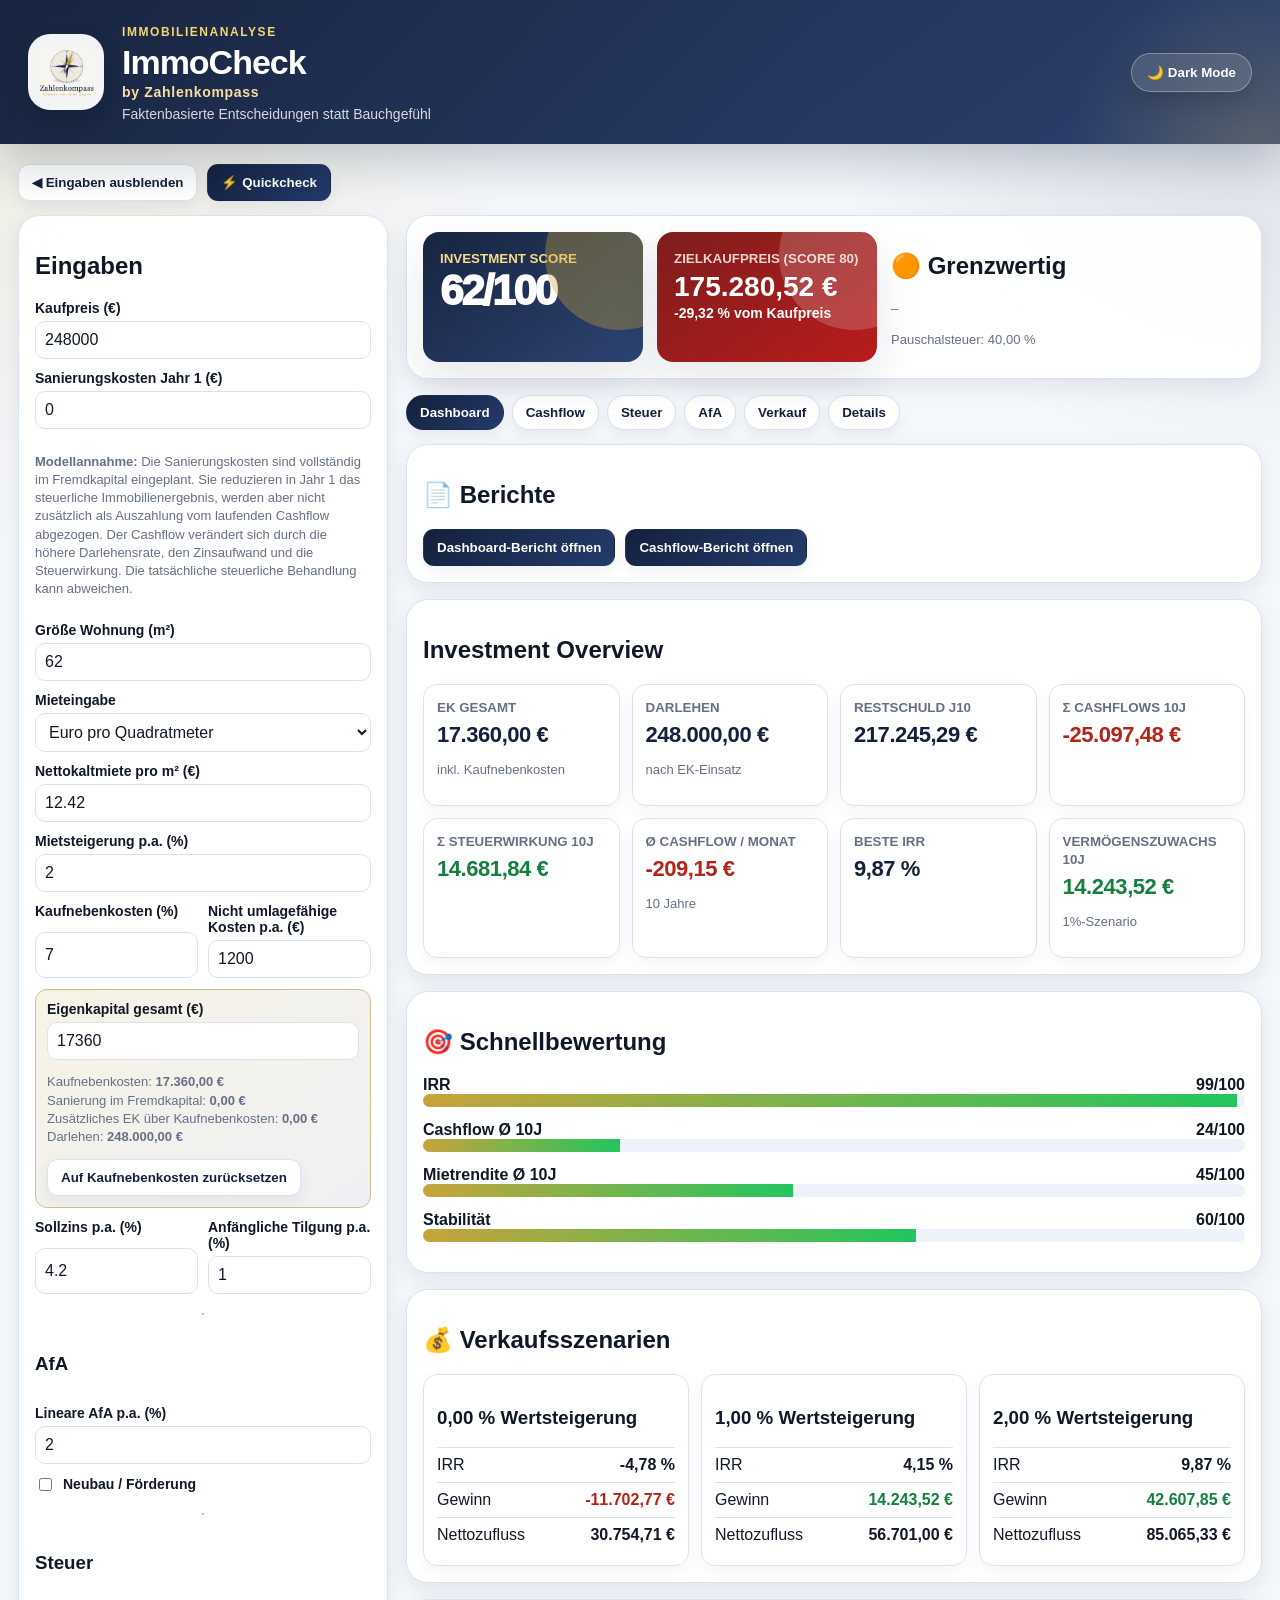
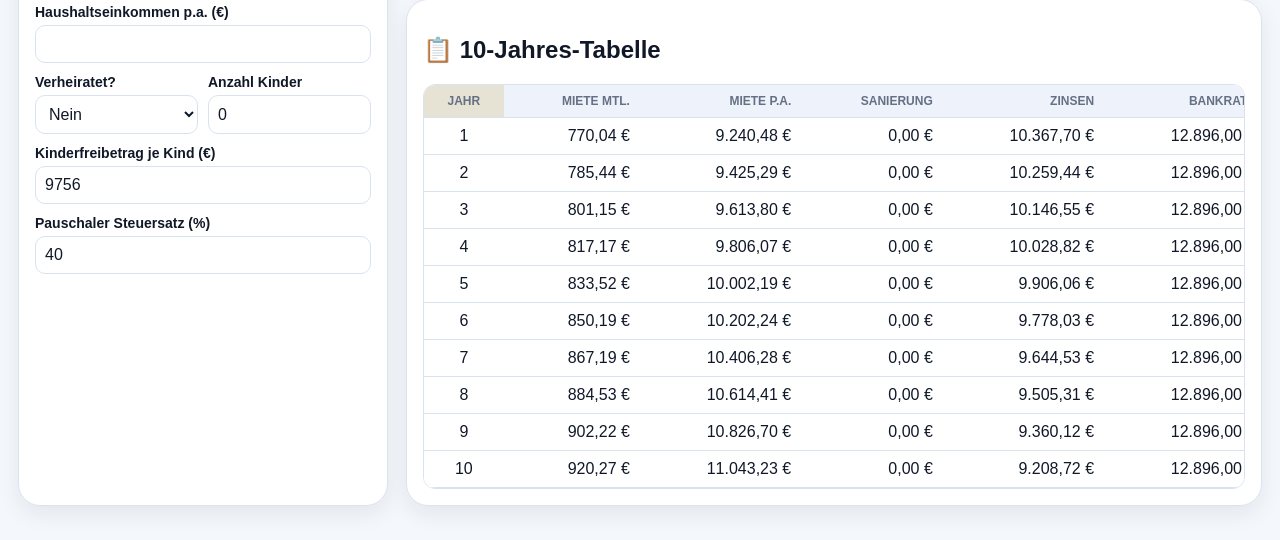
==== commit f4570b78: "Quickcheck-Modus für ImmoCheck ergänzen Reduziertes Eingabeformular (Kaufpreis, Miete/Miete je qm+Wo" ====
--- a/index.html
+++ b/index.html
@@ -1,5 +1,5 @@
 <!doctype html><html lang="de"><head><meta charset="utf-8"><meta name="viewport" content="width=device-width,initial-scale=1,viewport-fit=cover"><title>ImmoCheck by Zahlenkompass</title><style>
-:root{--bg:#f6f8fb;--card:#fff;--txt:#0f172a;--mut:#64748b;--blue:#075985;--green:#15803d;--red:#b91c1c;--bd:#d7dee8}*{box-sizing:border-box}body{margin:0;background:var(--bg);color:var(--txt);font-family:-apple-system,BlinkMacSystemFont,"Segoe UI",Roboto,Arial,sans-serif}header{background:linear-gradient(135deg,#082f49,#075985);color:#fff;padding:24px 28px}h1{margin:0 0 4px;font-size:28px}.sub{margin:0;color:#dbeafe}.wrap{max-width:1600px;margin:auto;padding:18px}.layout{display:grid;grid-template-columns:370px minmax(0,1fr);gap:18px}.hideInputs .layout{grid-template-columns:1fr}.hideInputs aside{display:none}.card,aside{background:#fff;border:1px solid var(--bd);border-radius:16px;box-shadow:0 6px 18px rgba(15,23,42,.06);padding:16px;margin-bottom:16px}aside{position:sticky;top:12px}.hint,.small{color:var(--mut);font-size:13px;line-height:1.4}.inputs{display:grid;gap:11px}label{font-size:14px;font-weight:700;display:grid;gap:5px}input,select{width:100%;font-size:16px;padding:9px;border:1px solid var(--bd);border-radius:10px}.row2{display:grid;grid-template-columns:1fr 1fr;gap:10px}.check{display:flex;align-items:center;gap:8px}.check input{width:auto}.hidden{display:none!important}.equityBox{background:#eff6ff;border:1px solid #93c5fd;border-radius:12px;padding:11px}.btn{border:1px solid var(--blue);background:#fff;color:var(--blue);font-weight:900;border-radius:11px;padding:10px 13px;cursor:pointer}.btn.primary{background:var(--blue);color:#fff}.tabs{display:flex;gap:8px;flex-wrap:wrap;margin-bottom:14px}.tabbtn{border:1px solid var(--bd);background:#fff;border-radius:999px;padding:9px 13px;font-weight:800;cursor:pointer}.tabbtn.active{background:var(--blue);color:#fff;border-color:var(--blue)}.tab{display:none}.tab.active{display:block}.scoreRow{display:flex;flex-wrap:wrap;gap:14px}.scoreBox,.targetBox{flex:0 0 220px;border-radius:16px;padding:17px}.targetBox{position:relative;overflow:hidden;border:0;color:#fff;box-shadow:0 18px 45px rgba(20,33,61,.10)}.targetBox:after{content:"";position:absolute;right:-52px;top:-52px;width:150px;height:150px;border-radius:50%;background:rgba(255,255,255,.18)}.targetBox.green{background:linear-gradient(145deg,#14532d,#15803d)}.targetBox.yellow{background:linear-gradient(145deg,#78350f,#b45309)}.targetBox.orange{background:linear-gradient(145deg,#7c2d12,#c2410c)}.targetBox.red{background:linear-gradient(145deg,#7f1d1d,#b91c1c)}.verdictWrap{flex:1 1 260px}.scoreBox small,.kpi small{color:var(--mut);font-weight:900;text-transform:uppercase}.targetBox small{position:relative;z-index:1;color:rgba(255,255,255,.8);font-weight:900;text-transform:uppercase}.score{font-size:42px;font-weight:950}.targetPrice{font-size:28px;font-weight:900;margin-top:4px;color:#fff;position:relative;z-index:1}.targetPct{font-size:14px;font-weight:800;margin-top:2px;color:#fff;position:relative;z-index:1}.kpis{display:grid;grid-template-columns:repeat(4,minmax(0,1fr));gap:12px}.kpi{border:1px solid var(--bd);border-radius:14px;padding:13px}.kpi b{display:block;font-size:22px;margin-top:6px;overflow-wrap:anywhere}.pos{color:var(--green)}.neg{color:var(--red)}.neu{color:var(--blue)}.bar{margin:10px 0 14px}.barTop{display:flex;justify-content:space-between;font-weight:900}.barBg{height:13px;background:#e2e8f0;border-radius:99px;overflow:hidden}.barFill{height:100%;background:linear-gradient(90deg,var(--blue),#22c55e)}.scens{display:grid;grid-template-columns:repeat(3,1fr);gap:12px}.scen,.mcard{border:1px solid var(--bd);border-radius:14px;padding:13px}.line,.mrow{display:flex;justify-content:space-between;border-top:1px solid #e5e7eb;padding:8px 0;gap:8px}.tbl{overflow:auto;border:1px solid var(--bd);border-radius:12px;max-height:72vh;background:#fff}table{border-collapse:separate;border-spacing:0;min-width:1650px;width:max-content}th,td{padding:9px;border-bottom:1px solid #e5e7eb;text-align:right;white-space:nowrap;background:#fff}th{position:sticky;top:0;background:#f1f5f9;z-index:3;text-transform:uppercase;font-size:12px}th:first-child,td:first-child{position:sticky;left:0;text-align:center;z-index:2}th:first-child{z-index:4;background:#e2e8f0}.actions{display:flex;gap:10px;flex-wrap:wrap}.bottom{display:none}.mobile{display:none}
+:root{--bg:#f6f8fb;--card:#fff;--txt:#0f172a;--mut:#64748b;--blue:#075985;--green:#15803d;--red:#b91c1c;--bd:#d7dee8}*{box-sizing:border-box}body{margin:0;background:var(--bg);color:var(--txt);font-family:-apple-system,BlinkMacSystemFont,"Segoe UI",Roboto,Arial,sans-serif}header{background:linear-gradient(135deg,#082f49,#075985);color:#fff;padding:24px 28px}h1{margin:0 0 4px;font-size:28px}.sub{margin:0;color:#dbeafe}.wrap{max-width:1600px;margin:auto;padding:18px}.layout{display:grid;grid-template-columns:370px minmax(0,1fr);gap:18px}.hideInputs .layout{grid-template-columns:1fr}.hideInputs aside{display:none}.card,aside{background:#fff;border:1px solid var(--bd);border-radius:16px;box-shadow:0 6px 18px rgba(15,23,42,.06);padding:16px;margin-bottom:16px}aside{position:sticky;top:12px}.hint,.small{color:var(--mut);font-size:13px;line-height:1.4}.inputs{display:grid;gap:11px}label{font-size:14px;font-weight:700;display:grid;gap:5px}input,select{width:100%;font-size:16px;padding:9px;border:1px solid var(--bd);border-radius:10px}.row2{display:grid;grid-template-columns:1fr 1fr;gap:10px}.check{display:flex;align-items:center;gap:8px}.check input{width:auto}.hidden{display:none!important}.equityBox{background:#eff6ff;border:1px solid #93c5fd;border-radius:12px;padding:11px}.btn{border:1px solid var(--blue);background:#fff;color:var(--blue);font-weight:900;border-radius:11px;padding:10px 13px;cursor:pointer}.btn.primary{background:var(--blue);color:#fff}.tabs{display:flex;gap:8px;flex-wrap:wrap;margin-bottom:14px}.tabbtn{border:1px solid var(--bd);background:#fff;border-radius:999px;padding:9px 13px;font-weight:800;cursor:pointer}.tabbtn.active{background:var(--blue);color:#fff;border-color:var(--blue)}.tab{display:none}.tab.active{display:block}.scoreRow{display:flex;flex-wrap:wrap;gap:14px}.scoreBox,.targetBox{flex:0 0 220px;border-radius:16px;padding:17px}.targetBox{position:relative;overflow:hidden;border:0;color:#fff;box-shadow:0 18px 45px rgba(20,33,61,.10)}.targetBox:after{content:"";position:absolute;right:-52px;top:-52px;width:150px;height:150px;border-radius:50%;background:rgba(255,255,255,.18)}.targetBox.green{background:linear-gradient(145deg,#14532d,#15803d)}.targetBox.yellow{background:linear-gradient(145deg,#78350f,#b45309)}.targetBox.orange{background:linear-gradient(145deg,#7c2d12,#c2410c)}.targetBox.red{background:linear-gradient(145deg,#7f1d1d,#b91c1c)}.verdictWrap{flex:1 1 260px}.scoreBox small,.kpi small{color:var(--mut);font-weight:900;text-transform:uppercase}.targetBox small{position:relative;z-index:1;color:rgba(255,255,255,.8);font-weight:900;text-transform:uppercase}.score{font-size:42px;font-weight:950}.targetPrice{font-size:28px;font-weight:900;margin-top:4px;color:#fff;position:relative;z-index:1}.targetPct{font-size:14px;font-weight:800;margin-top:2px;color:#fff;position:relative;z-index:1}.kpis{display:grid;grid-template-columns:repeat(4,minmax(0,1fr));gap:12px}.kpi{border:1px solid var(--bd);border-radius:14px;padding:13px}.kpi b{display:block;font-size:22px;margin-top:6px;overflow-wrap:anywhere}.pos{color:var(--green)}.neg{color:var(--red)}.neu{color:var(--blue)}.bar{margin:10px 0 14px}.barTop{display:flex;justify-content:space-between;font-weight:900}.barBg{height:13px;background:#e2e8f0;border-radius:99px;overflow:hidden}.barFill{height:100%;background:linear-gradient(90deg,var(--blue),#22c55e)}.scens{display:grid;grid-template-columns:repeat(3,1fr);gap:12px}.scen,.mcard{border:1px solid var(--bd);border-radius:14px;padding:13px}.line,.mrow{display:flex;justify-content:space-between;border-top:1px solid #e5e7eb;padding:8px 0;gap:8px}.tbl{overflow:auto;border:1px solid var(--bd);border-radius:12px;max-height:72vh;background:#fff}table{border-collapse:separate;border-spacing:0;min-width:1650px;width:max-content}th,td{padding:9px;border-bottom:1px solid #e5e7eb;text-align:right;white-space:nowrap;background:#fff}th{position:sticky;top:0;background:#f1f5f9;z-index:3;text-transform:uppercase;font-size:12px}th:first-child,td:first-child{position:sticky;left:0;text-align:center;z-index:2}th:first-child{z-index:4;background:#e2e8f0}.actions{display:flex;gap:10px;flex-wrap:wrap}.bottom{display:none}.mobile{display:none}body.qcActive .layout{display:none}#quickcheckCard h2{margin-top:0}#qcResult .scoreRow{margin-bottom:0}
 @media(max-width:900px){.layout{grid-template-columns:1fr}.kpis,.scens{grid-template-columns:1fr 1fr}.scoreRow{flex-direction:column}.scoreBox,.targetBox{flex:1 1 auto}aside{position:static}}
 @media(max-width:700px){header{padding:18px 14px}h1{font-size:22px}.wrap{padding:10px 10px 78px}.desktop{display:none!important}.mobile{display:block!important}.row2,.kpis,.scens{grid-template-columns:1fr}.tabs{display:none}.bottom{display:grid;grid-template-columns:repeat(6,1fr);position:fixed;left:0;right:0;bottom:0;background:#fff;border-top:1px solid var(--bd);z-index:20}.bottom button{border:0;background:#fff;color:var(--mut);font-size:11px;font-weight:800;padding:6px 2px}.bottom button.active{color:var(--blue)}.bottom span{display:block;font-size:20px}.tbl,table{display:none!important}body:not([data-tab="dash"]) aside{display:none!important}.layout{display:block}.score{font-size:34px}.targetPrice{font-size:22px}}
 
@@ -218,7 +218,7 @@
     </div>
     <button id="themeToggle" class="themeBtn" type="button" aria-label="Dark Mode umschalten">🌙 Dark Mode</button>
   </div>
-</header><div class="wrap"><button id="toggle" class="btn desktop">◀ Eingaben ausblenden</button><div class="layout"><aside><h2>Eingaben</h2><div class="inputs">
+</header><div class="wrap"><div class="actions" style="margin-bottom:14px"><button id="toggle" class="btn desktop">◀ Eingaben ausblenden</button><button id="qcOpenBtn" class="btn primary" type="button">⚡ Quickcheck</button></div><div id="quickcheckCard" class="card hidden"><h2>⚡ Quickcheck</h2><p class="hint">Schnelle Ersteinschätzung mit wenigen Eingaben. Alle übrigen Werte werden mit Pauschalannahmen vorbefüllt (100&nbsp;% Finanzierung über die Kaufnebenkosten, 1&nbsp;% Tilgung, 42&nbsp;% Steuersatz, 2&nbsp;% lineare AfA) und können danach frei angepasst werden.</p><div class="inputs"><label>Kaufpreis (€)<input id="qcPrice" type="number" value="248000" step="1000" min="0"></label><label>Mieteingabe<select id="qcRentMode"><option value="sqm">Euro pro Quadratmeter</option><option value="absolute">Absolute Kaltmiete pro Monat</option></select></label><label id="qcRentPerSqmWrap">Nettokaltmiete pro m² (€)<input id="qcRentPerSqm" type="number" value="12.42" step="0.1"></label><label id="qcAreaWrap">Größe Wohnung (m²)<input id="qcArea" type="number" value="62" step="1" min="1"></label><label id="qcRentAbsoluteWrap" class="hidden">Absolute Kaltmiete pro Monat (€)<input id="qcRentAbsolute" type="number" value="770" step="10"></label><label>Kaufnebenkosten (%)<input id="qcPurchaseCosts" type="number" value="7" step="0.1"></label><label>Sollzins p.a. (%)<input id="qcInterestRate" type="number" value="4.2" step="0.1"></label></div><div class="actions" style="margin-top:14px"><button id="qcCalcBtn" class="btn primary" type="button">Quickcheck berechnen</button></div><div id="qcResult" class="hidden" style="margin-top:18px"><div class="card scoreRow" style="margin-bottom:0"><div class="scoreBox"><small>Investment Score</small><div class="score" id="qcScoreValue">–</div></div><div class="targetBox hidden" id="qcTargetBox"><small>Zielkaufpreis (Score 80)</small><div class="targetPrice" id="qcTargetPriceValue">–</div><div class="targetPct" id="qcTargetPctValue">–</div></div><div class="verdictWrap"><h2 id="qcVerdictTitle">–</h2></div></div><div class="actions" style="margin-top:14px"><button id="qcToDetailBtn" class="btn primary" type="button">Zur Detailprüfung →</button></div></div></div><div class="layout"><aside><h2>Eingaben</h2><div class="inputs">
 <label>Kaufpreis (€)<input id="purchasePrice" type="number" value="248000" step="1000" min="0"></label><label>Sanierungskosten Jahr 1 (€)<input id="renovationCosts" type="number" value="0" step="1000" min="0"></label><p class="hint"><b>Modellannahme:</b> Die Sanierungskosten sind vollständig im Fremdkapital eingeplant. Sie reduzieren in Jahr 1 das steuerliche Immobilienergebnis, werden aber nicht zusätzlich als Auszahlung vom laufenden Cashflow abgezogen. Der Cashflow verändert sich durch die höhere Darlehensrate, den Zinsaufwand und die Steuerwirkung. Die tatsächliche steuerliche Behandlung kann abweichen.</p><label>Größe Wohnung (m²)<input id="areaSqm" type="number" value="62" step="1" min="1"></label><label>Mieteingabe<select id="rentMode"><option value="sqm">Euro pro Quadratmeter</option><option value="absolute">Absolute Kaltmiete pro Monat</option></select></label><label id="rentPerSqmWrap">Nettokaltmiete pro m² (€)<input id="rentPerSqm" type="number" value="12.42" step="0.1"></label><label id="rentAbsoluteWrap" class="hidden">Absolute Kaltmiete pro Monat (€)<input id="rentAbsolute" type="number" value="770" step="10"></label><label>Mietsteigerung p.a. (%)<input id="rentGrowth" type="number" value="2" step="0.1"></label><div class="row2"><label>Kaufnebenkosten (%)<input id="purchaseCosts" type="number" value="7" step="0.1"></label><label>Nicht umlagefähige Kosten p.a. (€)<input id="nonRecoverable" type="number" value="1200" step="100"></label></div><div class="equityBox"><label>Eigenkapital gesamt (€)<input id="equityTotal" type="number" value="17360" step="1000" min="0"></label><p id="equityHint" class="hint"></p><button id="resetEquity" type="button" class="btn">Auf Kaufnebenkosten zurücksetzen</button></div><div class="row2"><label>Sollzins p.a. (%)<input id="interestRate" type="number" value="4.2" step="0.1"></label><label>Anfängliche Tilgung p.a. (%)<input id="repaymentRate" type="number" value="1" step="0.1"></label></div><hr><h3>AfA</h3><label>Lineare AfA p.a. (%)<input id="linearAfa" type="number" value="2" step="0.1"></label><label class="check"><input id="newBuild" type="checkbox"> Neubau / Förderung</label><div id="newBuildOptions" class="hidden"><label class="check"><input id="degressiveEnabled" type="checkbox"> Degressive AfA</label><label>Degressive AfA (%)<input id="degressiveRate" type="number" value="5" step="0.1"></label><label class="check"><input id="specialEnabled" type="checkbox"> Sonder-AfA</label><div class="row2"><label>Sonder-AfA (%)<input id="specialRate" type="number" value="5" step="0.1"></label><label>Jahre<input id="specialYears" type="number" value="4"></label></div></div><hr><h3>Steuer</h3><label>Haushaltseinkommen p.a. (€)<input id="householdIncome" type="number" value="" step="1000"></label><div class="row2"><label>Verheiratet?<select id="married"><option value="no">Nein</option><option value="yes">Ja</option></select></label><label>Anzahl Kinder<input id="children" type="number" value="0"></label></div><label>Kinderfreibetrag je Kind (€)<input id="childAllowance" type="number" value="9756"></label><label>Pauschaler Steuersatz (%)<input id="flatTax" type="number" value="40"></label></div></aside><section><div class="card scoreRow"><div class="scoreBox"><small>Investment Score</small><div class="score" id="scoreValue">–</div></div><div class="targetBox hidden" id="targetBox"><small>Zielkaufpreis (Score 80)</small><div class="targetPrice" id="targetPriceValue">–</div><div class="targetPct" id="targetPctValue">–</div></div><div class="verdictWrap"><h2 id="verdictTitle">–</h2><p id="verdictText" class="hint">–</p><p id="taxModeText" class="small">–</p></div></div><div class="tabs"><button class="tabbtn active" data-t="dash">Dashboard</button><button class="tabbtn" data-t="cash">Cashflow</button><button class="tabbtn" data-t="tax">Steuer</button><button class="tabbtn" data-t="afa">AfA</button><button class="tabbtn" data-t="sale">Verkauf</button><button class="tabbtn" data-t="det">Details</button></div>
 <div id="dash" class="tab active"><div class="card"><h2>📄 Berichte</h2><div class="actions"><button class="btn primary" id="repDash">Dashboard-Bericht öffnen</button><button class="btn primary" id="repCash">Cashflow-Bericht öffnen</button></div></div><div class="card"><h2>Investment Overview</h2><div id="kpiGrid" class="kpis"></div></div><div class="card"><h2>🎯 Schnellbewertung</h2><div id="scoreBars"></div></div><div class="card"><h2>💰 Verkaufsszenarien</h2><div id="scenarioCards" class="scens"></div></div><div class="card mobile"><h2>📋 Jahreskarten</h2><div id="mobileDash"></div></div><div class="card desktop"><h2>📋 10-Jahres-Tabelle</h2><div id="dashboardTable" class="tbl"></div></div></div>
 <div id="cash" class="tab"><div class="card"><button class="btn primary" id="repCash2">Cashflow-Bericht öffnen</button></div><div class="card desktop"><h2>📋 Cashflow-Tabelle</h2><div id="cashflowTable" class="tbl"></div></div><div class="card mobile"><div id="mobileCash"></div></div></div>
@@ -250,6 +250,8 @@
 function calculate(){let pp=val('purchasePrice'),area=val('areaSqm'),renovationCosts=Math.max(0,val('renovationCosts')),knkRate=val('purchaseCosts')/100,purchaseCostsAmount=pp*knkRate,totalAcquisitionCost=pp+purchaseCostsAmount+renovationCosts,totalEquity=Math.max(0,val('equityTotal')),additionalEquity=Math.max(0,totalEquity-purchaseCostsAmount),loanAmount=Math.max(0,totalAcquisitionCost-totalEquity),monthlyColdRent=rentMode.value==='absolute'?val('rentAbsolute'):area*val('rentPerSqm'),rentSqm=area?monthlyColdRent/area:0,growth=val('rentGrowth')/100,nonrec=val('nonRecoverable'),rate=val('interestRate')/100,repay=val('repaymentRate')/100,building=pp*BUILDING_SHARE,fin=amortization(loanAmount,rate,repay),afa=afaSchedule(building),income=val('householdIncome'),incomeProvided=income>0,married=document.getElementById('married').value==='yes',baseIncome=Math.max(0,income-val('children')*val('childAllowance')),taxWithout=incomeProvided?incomeTax2026(baseIncome,married):NaN,flat=val('flatTax')/100,firstRent=monthlyColdRent*12;let cashflows=fin.rows.map((f,i)=>{let rent=firstRent*Math.pow(1+growth,f.year-1),renovationExpense=f.year===1?renovationCosts:0,taxable=rent-f.interest-afa[i].afa-renovationExpense,taxWith=incomeProvided?incomeTax2026(Math.max(0,baseIncome+taxable),married):NaN,taxEffect=incomeProvided?taxWithout-taxWith:-taxable*flat,cashflow=rent+taxEffect-f.bankRate-nonrec;return{...f,rent,renovationExpense,monthlyColdRent:rent/12,effectiveRentPerSqm:rentSqm*Math.pow(1+growth,f.year-1),nonRecoverable:nonrec,...afa[i],taxablePropertyIncome:taxable,taxWithout,taxWith,taxEffect,cashflow,monthlyCashflow:cashflow/12}}),remainingDebt=cashflows[9].remainingDebt,totalCashflow=cashflows.reduce((s,r)=>s+r.cashflow,0),totalTaxEffect=cashflows.reduce((s,r)=>s+r.taxEffect,0),scenarios=[0,.01,.02].map(app=>{let salePrice=pp*Math.pow(1+app,YEARS),netSale=salePrice-remainingDebt,flows=[-totalEquity,...cashflows.map(r=>r.cashflow)];flows[10]+=netSale;return{appreciation:app,salePrice,remainingDebt,netSale,irr:irr(flows),totalProfit:flows.reduce((a,b)=>a+b,0),initialEquity:totalEquity}}),avgGrossYield=cashflows.reduce((s,r)=>s+r.rent,0)/YEARS/pp,avgMonthlyCashflow=cashflows.reduce((s,r)=>s+r.monthlyCashflow,0)/YEARS,bestIrr=Math.max(...scenarios.map(s=>s.irr)),cf1=cashflows[0].cashflow,cf10=cashflows[9].cashflow,irrScore=clamp((bestIrr+.02)/.12*100),cashflowScore=clamp((avgMonthlyCashflow+400)/800*100),rentScore=clamp((avgGrossYield-.025)/.035*100),stabilityScore=clamp((cf10-cf1+3000)/6000*100),totalScore=clamp(.4*irrScore+.3*cashflowScore+.2*rentScore+.1*stabilityScore);return{pp,area,renovationCosts,purchaseCostsAmount,totalAcquisitionCost,totalEquity,additionalEquity,loanAmount,monthlyColdRent,rentSqm,building,monthlyPayment:fin.monthlyPayment,cashflows,scenarios,remainingDebt,totalCashflow,totalTaxEffect,avgGrossYield,avgMonthlyCashflow,bestIrr,wealthGrowth10Y:scenarios[1].totalProfit,totalScore,irrScore,cashflowScore,rentScore,stabilityScore,incomeProvided,baseIncome,taxWithout,flat,verdict:totalScore>=80?'🟢 Sehr attraktiv':totalScore>=65?'🟡 Interessant':totalScore>=50?'🟠 Grenzwertig':'🔴 Kritisch'}}
 function scoreForPrice(price){let orig=purchasePrice.value;purchasePrice.value=price;let s=calculate().totalScore;purchasePrice.value=orig;return s}
 function targetPurchasePrice(currentScore){let current=val('purchasePrice');if(currentScore>=80||current<=0)return null;let lo=current,score=currentScore,i=0;while(score<80&&lo>1&&i<60){lo=lo/2;score=scoreForPrice(lo);i++}if(score<80)return null;let hi=current;for(let j=0;j<60;j++){let mid=(lo+hi)/2,s=scoreForPrice(mid);if(s>=80)lo=mid;else hi=mid}return{price:lo,reductionPct:(current-lo)/current*100}}
+function updateQcVisibility(){let abs=qcRentMode.value==='absolute';qcRentPerSqmWrap.classList.toggle('hidden',abs);qcAreaWrap.classList.toggle('hidden',abs);qcRentAbsoluteWrap.classList.toggle('hidden',!abs)}
+function runQuickcheck(){purchasePrice.value=qcPrice.value;purchaseCosts.value=qcPurchaseCosts.value;interestRate.value=qcInterestRate.value;rentMode.value=qcRentMode.value;if(qcRentMode.value==='absolute'){rentAbsolute.value=qcRentAbsolute.value}else{rentPerSqm.value=qcRentPerSqm.value;areaSqm.value=qcArea.value}renovationCosts.value=0;repaymentRate.value=1;linearAfa.value=2;newBuild.checked=false;degressiveEnabled.checked=false;specialEnabled.checked=false;householdIncome.value='';married.value='no';children.value=0;flatTax.value=42;nonRecoverable.value=1200;rentGrowth.value=2;equityIsCustom=false;render();let m=latestModel;qcScoreValue.textContent=m.totalScore+'/100';qcVerdictTitle.textContent=m.verdict;let target=targetPurchasePrice(m.totalScore);if(target){let tCls=target.reductionPct<1?'green':target.reductionPct<7?'yellow':target.reductionPct<=10?'orange':'red';qcTargetBox.className='targetBox '+tCls;qcTargetPriceValue.textContent=eur(target.price);qcTargetPctValue.textContent='-'+pct(target.reductionPct/100)+' vom Kaufpreis'}else{qcTargetBox.className='targetBox hidden'}qcResult.classList.remove('hidden')}
 function kpi(l,v,h='',c='neu'){return`<div class="kpi"><small>${l}</small><b class="${c}">${v}</b>${h?`<p class="hint">${h}</p>`:''}</div>`}function bar(l,s){return`<div class="bar"><div class="barTop"><span>${l}</span><span>${s}/100</span></div><div class="barBg"><div class="barFill" style="width:${s}%"></div></div></div>`}function scenCard(s){return`<div class="scen"><h3>${pct(s.appreciation)} Wertsteigerung</h3><div class="line"><span>IRR</span><strong>${pct(s.irr)}</strong></div><div class="line"><span>Gewinn</span><strong class="${signClass(s.totalProfit)}">${eur(s.totalProfit)}</strong></div><div class="line"><span>Nettozufluss</span><strong>${eur(s.netSale)}</strong></div></div>`}
 function mobileCard(r,type='cash'){let rows=type==='tax'?[['Steuer ohne',eur(r.taxWithout)],['Steuer mit',eur(r.taxWith)],['Steuerwirkung',eur(r.taxEffect)]]:type==='afa'?[['Basis-AfA',eur(r.afaBase)],['Sonder-AfA',eur(r.afaSpecial)],['AfA gesamt',eur(r.afa)],['Restbuchwert',eur(r.closingBook)]]:[['Miete mtl.',eur(r.monthlyColdRent)],['Sanierung',eur(r.renovationExpense)],['Zinsen',eur(r.interest)],['Bankrate',eur(r.bankRate)],['Steuerwirkung',eur(r.taxEffect)],['Cashflow mtl.',eur(r.monthlyCashflow)],['Restschuld',eur(r.remainingDebt)]];return`<div class="mcard"><h4>Jahr ${r.year}</h4>${rows.map(x=>`<div class="mrow"><span>${x[0]}</span><strong>${x[1]}</strong></div>`).join('')}</div>`}
 function makeTable(rows,cols){return`<table><thead><tr>${cols.map(c=>`<th>${c.label}</th>`).join('')}</tr></thead><tbody>${rows.map(r=>`<tr>${cols.map(c=>`<td class="${c.color?signClass(r[c.key]):''}">${c.format?c.format(r[c.key]):r[c.key]}</td>`).join('')}</tr>`).join('')}</tbody></table>`}
@@ -258,7 +260,7 @@
 function reportCss(landscape=false){return`<style>body{font-family:Arial;margin:0}.page{padding:12mm}.grid{display:grid;grid-template-columns:repeat(4,1fr);gap:8px}.box{border:1px solid #bbb;border-radius:8px;padding:8px}.box small{display:block;color:#666}.box b{font-size:17px}table{width:100%;border-collapse:collapse;font-size:${landscape?'9px':'10px'}}th,td{border:1px solid #ccc;padding:4px;text-align:right}th{background:#eee}@page{size:A4 ${landscape?'landscape':'portrait'};margin:8mm}@media print{button{display:none}.page{padding:0}}</style>`}
 function openReport(type){render();let m=latestModel,w=window.open('','_blank');if(!w){alert('Neuer Tab blockiert. Bitte Pop-ups erlauben.');return}let boxes=[['EK gesamt',eur(m.totalEquity)],['Darlehen',eur(m.loanAmount)],['Restschuld J10',eur(m.remainingDebt)],['Cashflows 10J',eur(m.totalCashflow)],['Steuerwirkung 10J',eur(m.totalTaxEffect)],['Ø CF mtl.',eur(m.avgMonthlyCashflow)],['Beste IRR',pct(m.bestIrr)],['Vermögenszuwachs',eur(m.wealthGrowth10Y)]];let body=type==='dashboard'?`<h1>ImmoCheck <small style="font-size:14px;color:#666">by Zahlenkompass</small></h1><p>Kaufpreis ${eur(m.pp)} · Sanierung im FK ${eur(m.renovationCosts)} · EK ${eur(m.totalEquity)} · Darlehen ${eur(m.loanAmount)} · Score ${m.totalScore}/100</p><div class="grid">${boxes.map(x=>`<div class="box"><small>${x[0]}</small><b>${x[1]}</b></div>`).join('')}</div><h2>Verkaufsszenarien</h2>${m.scenarios.map(s=>`<p>${pct(s.appreciation)}: IRR ${pct(s.irr)}, Gewinn ${eur(s.totalProfit)}</p>`).join('')}`:`<h1>Cashflow über 10 Jahre</h1><p>EK ${eur(m.totalEquity)} · Darlehen ${eur(m.loanAmount)}</p>${makeTable(m.cashflows,cashCols)}`;w.document.write(`<!doctype html><html><head><meta charset="utf-8">${reportCss(type==='cashflow')}</head><body><div class="page"><button onclick="print()">Als PDF sichern / Drucken</button>${body}</div></body></html>`);w.document.close()}
 function setTab(tab){document.body.dataset.tab=tab;document.querySelectorAll('[data-t]').forEach(b=>b.classList.toggle('active',b.dataset.t===tab));document.querySelectorAll('.tab').forEach(x=>x.classList.toggle('active',x.id===tab));scrollTo(0,0);render()}
-document.querySelectorAll('input,select').forEach(e=>e.addEventListener('input',()=>{if(e.id==='equityTotal')equityIsCustom=true;render()}));purchasePrice.addEventListener('input',()=>render());purchaseCosts.addEventListener('input',()=>render());resetEquity.addEventListener('click',()=>{equityIsCustom=false;equityTotal.value=val('purchasePrice')*val('purchaseCosts')/100;render()});document.querySelectorAll('[data-t]').forEach(b=>b.addEventListener('click',()=>setTab(b.dataset.t)));repDash.addEventListener('click',()=>openReport('dashboard'));repCash.addEventListener('click',()=>openReport('cashflow'));repCash2.addEventListener('click',()=>openReport('cashflow'));toggle.addEventListener('click',()=>{document.body.classList.toggle('hideInputs');toggle.textContent=document.body.classList.contains('hideInputs')?'▶ Eingaben anzeigen':'◀ Eingaben ausblenden';render()});
+document.querySelectorAll('input,select').forEach(e=>{if(e.closest('#quickcheckCard'))return;e.addEventListener('input',()=>{if(e.id==='equityTotal')equityIsCustom=true;render()})});qcRentMode.addEventListener('change',updateQcVisibility);qcOpenBtn.addEventListener('click',()=>{let active=document.body.classList.toggle('qcActive');quickcheckCard.classList.toggle('hidden',!active);if(active){updateQcVisibility();scrollTo(0,0)}});qcCalcBtn.addEventListener('click',runQuickcheck);qcToDetailBtn.addEventListener('click',()=>{document.body.classList.remove('qcActive');quickcheckCard.classList.add('hidden');setTab('dash')});purchasePrice.addEventListener('input',()=>render());purchaseCosts.addEventListener('input',()=>render());resetEquity.addEventListener('click',()=>{equityIsCustom=false;equityTotal.value=val('purchasePrice')*val('purchaseCosts')/100;render()});document.querySelectorAll('[data-t]').forEach(b=>b.addEventListener('click',()=>setTab(b.dataset.t)));repDash.addEventListener('click',()=>openReport('dashboard'));repCash.addEventListener('click',()=>openReport('cashflow'));repCash2.addEventListener('click',()=>openReport('cashflow'));toggle.addEventListener('click',()=>{document.body.classList.toggle('hideInputs');toggle.textContent=document.body.classList.contains('hideInputs')?'▶ Eingaben anzeigen':'◀ Eingaben ausblenden';render()});
 function initTheme(){
   const savedTheme=localStorage.getItem('immocheck-theme');
   const prefersDark=window.matchMedia && window.matchMedia('(prefers-color-scheme: dark)').matches;
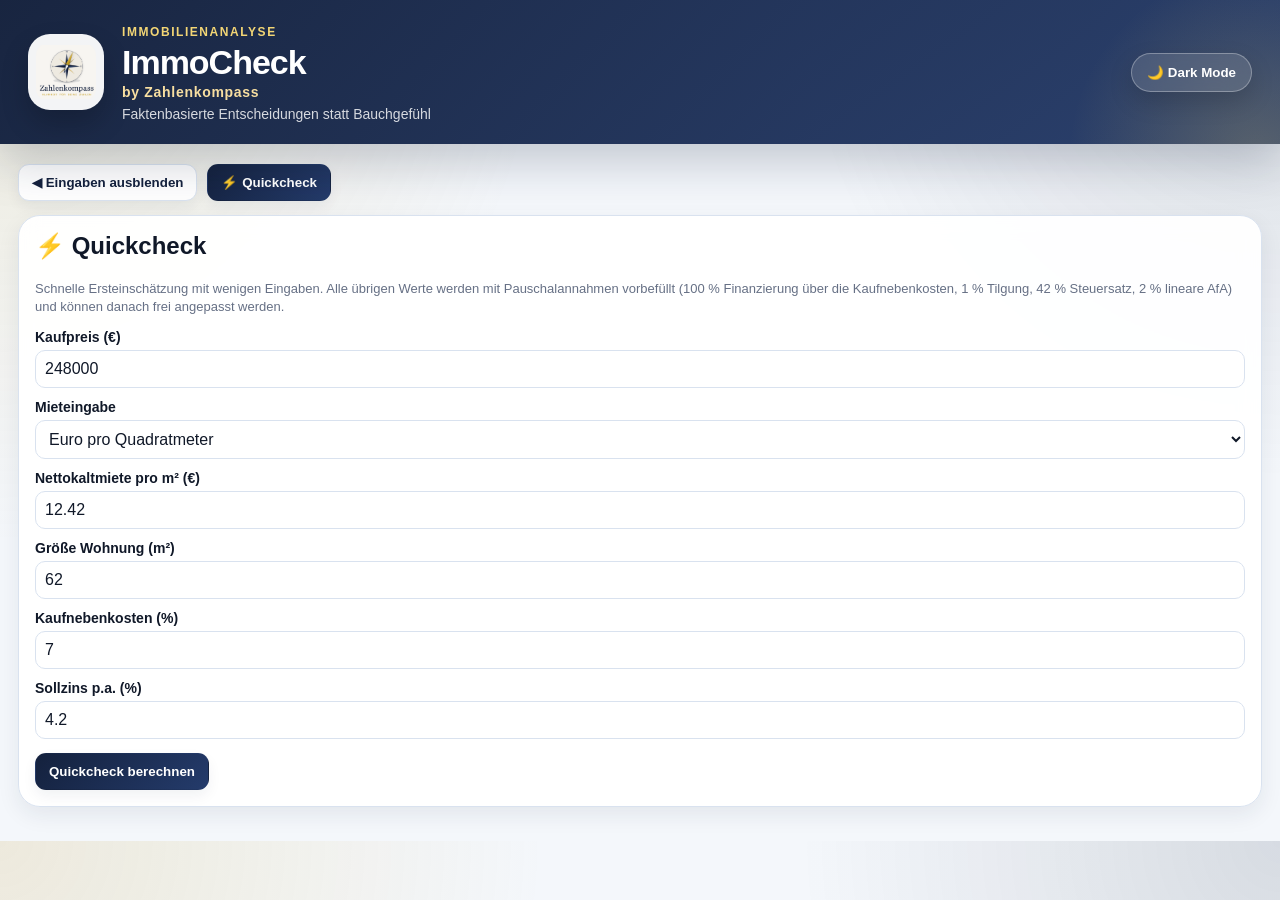
==== commit e1cc0f72: "Quickcheck als Startansicht setzen Beim Laden der Seite ist jetzt der Quickcheck aktiv statt der vol" ====
--- a/index.html
+++ b/index.html
@@ -205,7 +205,7 @@
   .appHeader{padding:16px 14px}.brandShell{align-items:flex-start}.brandBlock{gap:12px}.brandLogo{width:56px;height:56px;border-radius:16px}.brandText h1{font-size:25px}.themeBtn{padding:9px 11px;font-size:12px}.appHeader .sub{font-size:12px}.brand-sub{font-size:12px}.eyebrow{font-size:10px}
 }
 
-</style></head><body data-tab="dash"><header class="appHeader">
+</style></head><body data-tab="dash" class="qcActive"><header class="appHeader">
   <div class="brandShell">
     <div class="brandBlock">
       <img class="brandLogo" src="[data-uri]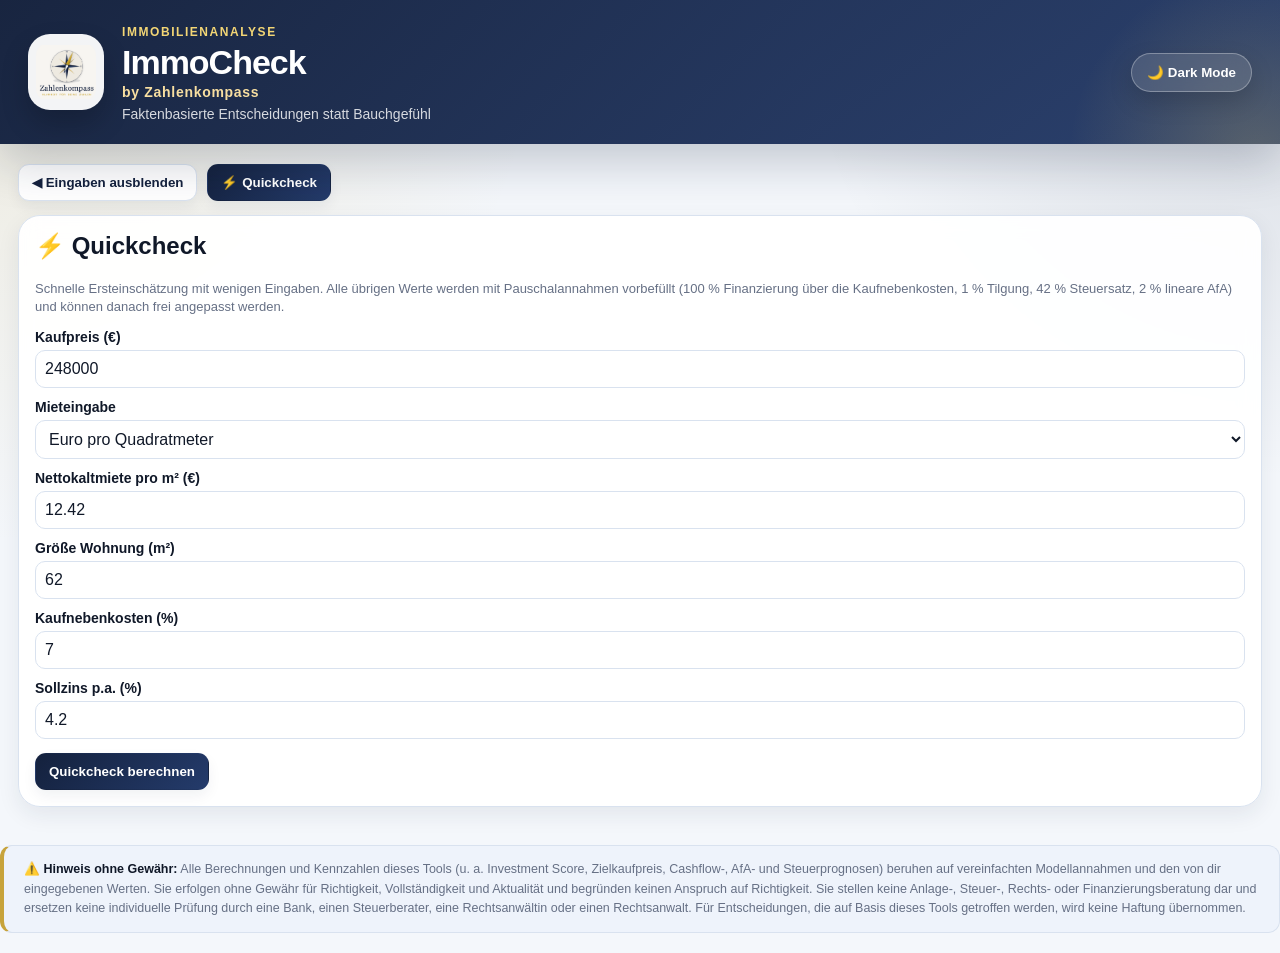
==== commit e3457df3: "Rechtlichen Disclaimer zu ImmoCheck hinzufügen Hinweis ohne Gewähr (keine Anlage-, Steuer-, Rechts- " ====
--- a/index.html
+++ b/index.html
@@ -1,5 +1,5 @@
 <!doctype html><html lang="de"><head><meta charset="utf-8"><meta name="viewport" content="width=device-width,initial-scale=1,viewport-fit=cover"><title>ImmoCheck by Zahlenkompass</title><style>
-:root{--bg:#f6f8fb;--card:#fff;--txt:#0f172a;--mut:#64748b;--blue:#075985;--green:#15803d;--red:#b91c1c;--bd:#d7dee8}*{box-sizing:border-box}body{margin:0;background:var(--bg);color:var(--txt);font-family:-apple-system,BlinkMacSystemFont,"Segoe UI",Roboto,Arial,sans-serif}header{background:linear-gradient(135deg,#082f49,#075985);color:#fff;padding:24px 28px}h1{margin:0 0 4px;font-size:28px}.sub{margin:0;color:#dbeafe}.wrap{max-width:1600px;margin:auto;padding:18px}.layout{display:grid;grid-template-columns:370px minmax(0,1fr);gap:18px}.hideInputs .layout{grid-template-columns:1fr}.hideInputs aside{display:none}.card,aside{background:#fff;border:1px solid var(--bd);border-radius:16px;box-shadow:0 6px 18px rgba(15,23,42,.06);padding:16px;margin-bottom:16px}aside{position:sticky;top:12px}.hint,.small{color:var(--mut);font-size:13px;line-height:1.4}.inputs{display:grid;gap:11px}label{font-size:14px;font-weight:700;display:grid;gap:5px}input,select{width:100%;font-size:16px;padding:9px;border:1px solid var(--bd);border-radius:10px}.row2{display:grid;grid-template-columns:1fr 1fr;gap:10px}.check{display:flex;align-items:center;gap:8px}.check input{width:auto}.hidden{display:none!important}.equityBox{background:#eff6ff;border:1px solid #93c5fd;border-radius:12px;padding:11px}.btn{border:1px solid var(--blue);background:#fff;color:var(--blue);font-weight:900;border-radius:11px;padding:10px 13px;cursor:pointer}.btn.primary{background:var(--blue);color:#fff}.tabs{display:flex;gap:8px;flex-wrap:wrap;margin-bottom:14px}.tabbtn{border:1px solid var(--bd);background:#fff;border-radius:999px;padding:9px 13px;font-weight:800;cursor:pointer}.tabbtn.active{background:var(--blue);color:#fff;border-color:var(--blue)}.tab{display:none}.tab.active{display:block}.scoreRow{display:flex;flex-wrap:wrap;gap:14px}.scoreBox,.targetBox{flex:0 0 220px;border-radius:16px;padding:17px}.targetBox{position:relative;overflow:hidden;border:0;color:#fff;box-shadow:0 18px 45px rgba(20,33,61,.10)}.targetBox:after{content:"";position:absolute;right:-52px;top:-52px;width:150px;height:150px;border-radius:50%;background:rgba(255,255,255,.18)}.targetBox.green{background:linear-gradient(145deg,#14532d,#15803d)}.targetBox.yellow{background:linear-gradient(145deg,#78350f,#b45309)}.targetBox.orange{background:linear-gradient(145deg,#7c2d12,#c2410c)}.targetBox.red{background:linear-gradient(145deg,#7f1d1d,#b91c1c)}.verdictWrap{flex:1 1 260px}.scoreBox small,.kpi small{color:var(--mut);font-weight:900;text-transform:uppercase}.targetBox small{position:relative;z-index:1;color:rgba(255,255,255,.8);font-weight:900;text-transform:uppercase}.score{font-size:42px;font-weight:950}.targetPrice{font-size:28px;font-weight:900;margin-top:4px;color:#fff;position:relative;z-index:1}.targetPct{font-size:14px;font-weight:800;margin-top:2px;color:#fff;position:relative;z-index:1}.kpis{display:grid;grid-template-columns:repeat(4,minmax(0,1fr));gap:12px}.kpi{border:1px solid var(--bd);border-radius:14px;padding:13px}.kpi b{display:block;font-size:22px;margin-top:6px;overflow-wrap:anywhere}.pos{color:var(--green)}.neg{color:var(--red)}.neu{color:var(--blue)}.bar{margin:10px 0 14px}.barTop{display:flex;justify-content:space-between;font-weight:900}.barBg{height:13px;background:#e2e8f0;border-radius:99px;overflow:hidden}.barFill{height:100%;background:linear-gradient(90deg,var(--blue),#22c55e)}.scens{display:grid;grid-template-columns:repeat(3,1fr);gap:12px}.scen,.mcard{border:1px solid var(--bd);border-radius:14px;padding:13px}.line,.mrow{display:flex;justify-content:space-between;border-top:1px solid #e5e7eb;padding:8px 0;gap:8px}.tbl{overflow:auto;border:1px solid var(--bd);border-radius:12px;max-height:72vh;background:#fff}table{border-collapse:separate;border-spacing:0;min-width:1650px;width:max-content}th,td{padding:9px;border-bottom:1px solid #e5e7eb;text-align:right;white-space:nowrap;background:#fff}th{position:sticky;top:0;background:#f1f5f9;z-index:3;text-transform:uppercase;font-size:12px}th:first-child,td:first-child{position:sticky;left:0;text-align:center;z-index:2}th:first-child{z-index:4;background:#e2e8f0}.actions{display:flex;gap:10px;flex-wrap:wrap}.bottom{display:none}.mobile{display:none}body.qcActive .layout{display:none}#quickcheckCard h2{margin-top:0}#qcResult .scoreRow{margin-bottom:0}
+:root{--bg:#f6f8fb;--card:#fff;--txt:#0f172a;--mut:#64748b;--blue:#075985;--green:#15803d;--red:#b91c1c;--bd:#d7dee8}*{box-sizing:border-box}body{margin:0;background:var(--bg);color:var(--txt);font-family:-apple-system,BlinkMacSystemFont,"Segoe UI",Roboto,Arial,sans-serif}header{background:linear-gradient(135deg,#082f49,#075985);color:#fff;padding:24px 28px}h1{margin:0 0 4px;font-size:28px}.sub{margin:0;color:#dbeafe}.wrap{max-width:1600px;margin:auto;padding:18px}.layout{display:grid;grid-template-columns:370px minmax(0,1fr);gap:18px}.hideInputs .layout{grid-template-columns:1fr}.hideInputs aside{display:none}.card,aside{background:#fff;border:1px solid var(--bd);border-radius:16px;box-shadow:0 6px 18px rgba(15,23,42,.06);padding:16px;margin-bottom:16px}aside{position:sticky;top:12px}.hint,.small{color:var(--mut);font-size:13px;line-height:1.4}.inputs{display:grid;gap:11px}label{font-size:14px;font-weight:700;display:grid;gap:5px}input,select{width:100%;font-size:16px;padding:9px;border:1px solid var(--bd);border-radius:10px}.row2{display:grid;grid-template-columns:1fr 1fr;gap:10px}.check{display:flex;align-items:center;gap:8px}.check input{width:auto}.hidden{display:none!important}.equityBox{background:#eff6ff;border:1px solid #93c5fd;border-radius:12px;padding:11px}.btn{border:1px solid var(--blue);background:#fff;color:var(--blue);font-weight:900;border-radius:11px;padding:10px 13px;cursor:pointer}.btn.primary{background:var(--blue);color:#fff}.tabs{display:flex;gap:8px;flex-wrap:wrap;margin-bottom:14px}.tabbtn{border:1px solid var(--bd);background:#fff;border-radius:999px;padding:9px 13px;font-weight:800;cursor:pointer}.tabbtn.active{background:var(--blue);color:#fff;border-color:var(--blue)}.tab{display:none}.tab.active{display:block}.scoreRow{display:flex;flex-wrap:wrap;gap:14px}.scoreBox,.targetBox{flex:0 0 220px;border-radius:16px;padding:17px}.targetBox{position:relative;overflow:hidden;border:0;color:#fff;box-shadow:0 18px 45px rgba(20,33,61,.10)}.targetBox:after{content:"";position:absolute;right:-52px;top:-52px;width:150px;height:150px;border-radius:50%;background:rgba(255,255,255,.18)}.targetBox.green{background:linear-gradient(145deg,#14532d,#15803d)}.targetBox.yellow{background:linear-gradient(145deg,#78350f,#b45309)}.targetBox.orange{background:linear-gradient(145deg,#7c2d12,#c2410c)}.targetBox.red{background:linear-gradient(145deg,#7f1d1d,#b91c1c)}.verdictWrap{flex:1 1 260px}.scoreBox small,.kpi small{color:var(--mut);font-weight:900;text-transform:uppercase}.targetBox small{position:relative;z-index:1;color:rgba(255,255,255,.8);font-weight:900;text-transform:uppercase}.score{font-size:42px;font-weight:950}.targetPrice{font-size:28px;font-weight:900;margin-top:4px;color:#fff;position:relative;z-index:1}.targetPct{font-size:14px;font-weight:800;margin-top:2px;color:#fff;position:relative;z-index:1}.kpis{display:grid;grid-template-columns:repeat(4,minmax(0,1fr));gap:12px}.kpi{border:1px solid var(--bd);border-radius:14px;padding:13px}.kpi b{display:block;font-size:22px;margin-top:6px;overflow-wrap:anywhere}.pos{color:var(--green)}.neg{color:var(--red)}.neu{color:var(--blue)}.bar{margin:10px 0 14px}.barTop{display:flex;justify-content:space-between;font-weight:900}.barBg{height:13px;background:#e2e8f0;border-radius:99px;overflow:hidden}.barFill{height:100%;background:linear-gradient(90deg,var(--blue),#22c55e)}.scens{display:grid;grid-template-columns:repeat(3,1fr);gap:12px}.scen,.mcard{border:1px solid var(--bd);border-radius:14px;padding:13px}.line,.mrow{display:flex;justify-content:space-between;border-top:1px solid #e5e7eb;padding:8px 0;gap:8px}.tbl{overflow:auto;border:1px solid var(--bd);border-radius:12px;max-height:72vh;background:#fff}table{border-collapse:separate;border-spacing:0;min-width:1650px;width:max-content}th,td{padding:9px;border-bottom:1px solid #e5e7eb;text-align:right;white-space:nowrap;background:#fff}th{position:sticky;top:0;background:#f1f5f9;z-index:3;text-transform:uppercase;font-size:12px}th:first-child,td:first-child{position:sticky;left:0;text-align:center;z-index:2}th:first-child{z-index:4;background:#e2e8f0}.actions{display:flex;gap:10px;flex-wrap:wrap}.bottom{display:none}.mobile{display:none}body.qcActive .layout{display:none}#quickcheckCard h2{margin-top:0}#qcResult .scoreRow{margin-bottom:0}.disclaimer{max-width:1600px;margin:4px auto 20px;padding:14px 20px;background:var(--soft);border:1px solid var(--bd);border-left:4px solid var(--gold);border-radius:12px;font-size:12.5px;line-height:1.55;color:var(--mut)}.disclaimer b{color:var(--txt)}@media(max-width:700px){.disclaimer{margin:4px 10px 78px;font-size:12px}}
 @media(max-width:900px){.layout{grid-template-columns:1fr}.kpis,.scens{grid-template-columns:1fr 1fr}.scoreRow{flex-direction:column}.scoreBox,.targetBox{flex:1 1 auto}aside{position:static}}
 @media(max-width:700px){header{padding:18px 14px}h1{font-size:22px}.wrap{padding:10px 10px 78px}.desktop{display:none!important}.mobile{display:block!important}.row2,.kpis,.scens{grid-template-columns:1fr}.tabs{display:none}.bottom{display:grid;grid-template-columns:repeat(6,1fr);position:fixed;left:0;right:0;bottom:0;background:#fff;border-top:1px solid var(--bd);z-index:20}.bottom button{border:0;background:#fff;color:var(--mut);font-size:11px;font-weight:800;padding:6px 2px}.bottom button.active{color:var(--blue)}.bottom span{display:block;font-size:20px}.tbl,table{display:none!important}body:not([data-tab="dash"]) aside{display:none!important}.layout{display:block}.score{font-size:34px}.targetPrice{font-size:22px}}
 
@@ -237,7 +237,8 @@
 <h3>8. Detailansichten verwenden</h3><ul><li><b>Cashflow:</b> Miete, Zinsen, Bankrate, Steuerwirkung, Tilgung, Restschuld und Cashflow je Jahr.</li><li><b>Steuer:</b> Steuer ohne und mit Immobilie sowie steuerliches Immobilienergebnis.</li><li><b>AfA:</b> Basis-AfA, Sonder-AfA und Restbuchwert je Jahr.</li><li><b>Verkauf:</b> IRR, Gewinn und Nettozufluss bei 0 %, 1 % und 2 % jährlicher Wertsteigerung.</li></ul>
 <h3>9. Bericht als PDF speichern</h3><ol><li>Im Dashboard „Dashboard-Bericht öffnen“ oder „Cashflow-Bericht öffnen“ wählen.</li><li>Falls der Browser den neuen Tab blockiert, Pop-ups für die Datei oder Website erlauben.</li><li>Im Bericht „Als PDF sichern / Drucken“ wählen und die native PDF-Funktion des Browsers nutzen.</li></ol>
 <h3>10. Modellgrenzen</h3><p class="hint">Das Tool dient dem Vergleich und der Szenarioanalyse. Es ersetzt keine Finanzierungs-, Steuer-, Rechts- oder Anlageberatung. Individuelle Finanzierungskonditionen, Erwerbsnebenkosten, steuerliche Abzugsfähigkeit und Verkaufskosten sollten vor einer Kaufentscheidung separat geprüft werden. Die Sanierungskosten werden bewusst als 100 % sofort abzugsfähig modelliert; diese Annahme muss steuerlich geprüft werden.</p>
-</div></div></section></div></div><nav class="bottom"><button class="active" data-t="dash"><span>🏠</span>Home</button><button data-t="cash"><span>📈</span>Cash</button><button data-t="tax"><span>🧾</span>Steuer</button><button data-t="afa"><span>🏗️</span>AfA</button><button data-t="sale"><span>💰</span>Verkauf</button><button data-t="det"><span>🔎</span>Info</button></nav>
+</div></div></section></div></div><div class="disclaimer"><b>⚠️ Hinweis ohne Gewähr:</b> Alle Berechnungen und Kennzahlen dieses Tools (u.&nbsp;a. Investment Score, Zielkaufpreis, Cashflow-, AfA- und Steuerprognosen) beruhen auf vereinfachten Modellannahmen und den von dir eingegebenen Werten. Sie erfolgen ohne Gewähr für Richtigkeit, Vollständigkeit und Aktualität und begründen keinen Anspruch auf Richtigkeit. Sie stellen keine Anlage-, Steuer-, Rechts- oder Finanzierungsberatung dar und ersetzen keine individuelle Prüfung durch eine Bank, einen Steuerberater, eine Rechtsanwältin oder einen Rechtsanwalt. Für Entscheidungen, die auf Basis dieses Tools getroffen werden, wird keine Haftung übernommen.</div>
+<nav class="bottom"><button class="active" data-t="dash"><span>🏠</span>Home</button><button data-t="cash"><span>📈</span>Cash</button><button data-t="tax"><span>🧾</span>Steuer</button><button data-t="afa"><span>🏗️</span>AfA</button><button data-t="sale"><span>💰</span>Verkauf</button><button data-t="det"><span>🔎</span>Info</button></nav>
 <script>
 const YEARS=10,BUILDING_SHARE=.8;let latestModel=null,equityIsCustom=false,lastMinimumEquity=17360;const fmtEuro=new Intl.NumberFormat('de-DE',{style:'currency',currency:'EUR',minimumFractionDigits:2,maximumFractionDigits:2}),fmtPct=new Intl.NumberFormat('de-DE',{style:'percent',minimumFractionDigits:2,maximumFractionDigits:2});
 function eur(v){return Number.isFinite(v)?fmtEuro.format(v):'–'}function pct(v){return Number.isFinite(v)?fmtPct.format(v):'–'}function val(id){return Number(document.getElementById(id).value||0)}function checked(id){return document.getElementById(id).checked}function signClass(v){return v>0?'pos':v<0?'neg':'neu'}function clamp(v,l=0,h=100){return Math.max(l,Math.min(h,Math.round(v)))}
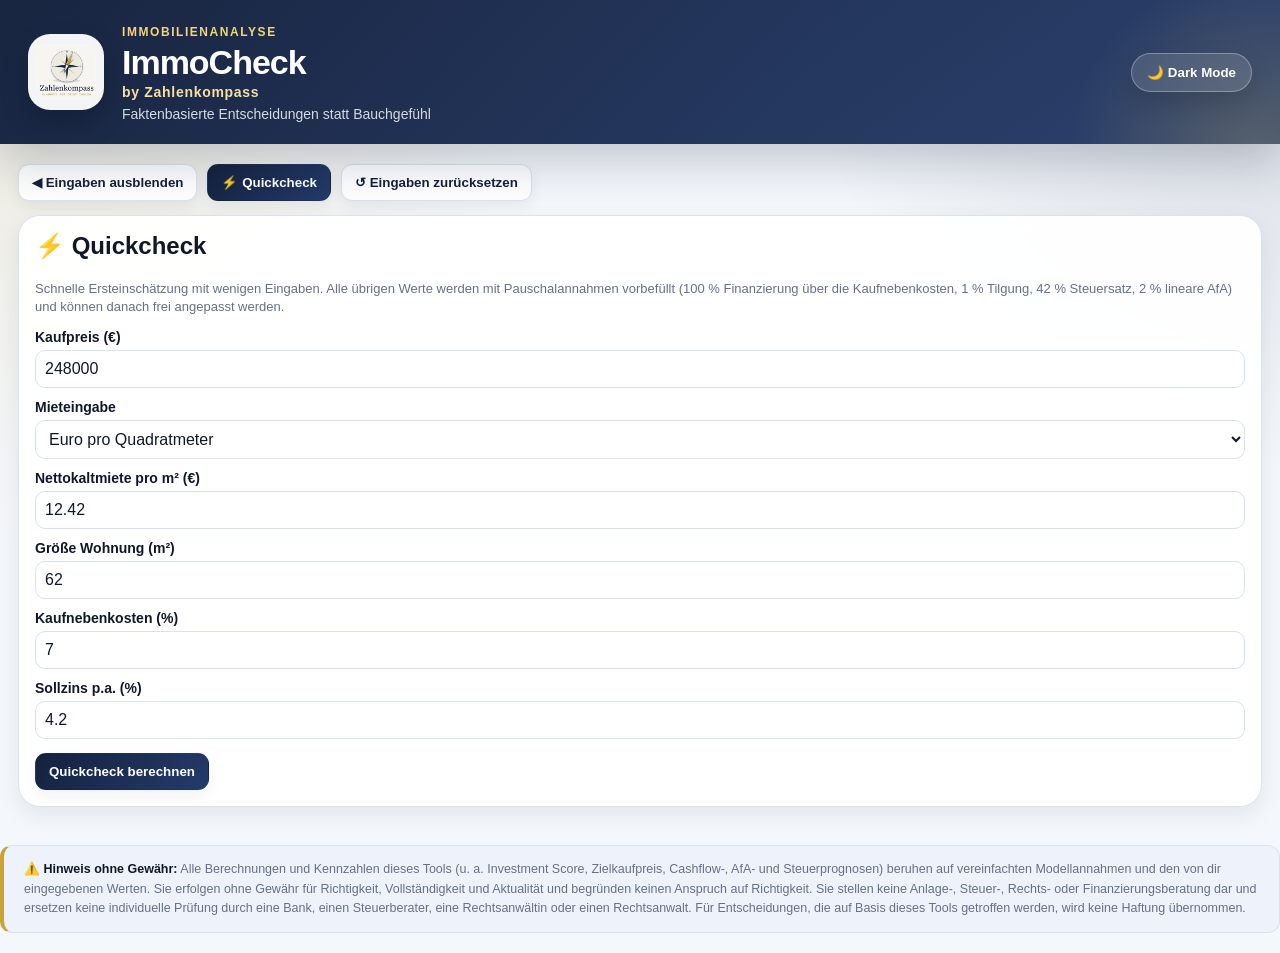
==== commit 79e7cf10: "Cashflow vor Steuern ergänzen und ImmoCheck überarbeiten Cashflow-Tabelle, Jahreskarten und Berichte" ====
--- a/index.html
+++ b/index.html
@@ -1,7 +1,7 @@
-<!doctype html><html lang="de"><head><meta charset="utf-8"><meta name="viewport" content="width=device-width,initial-scale=1,viewport-fit=cover"><title>ImmoCheck by Zahlenkompass</title><style>
-:root{--bg:#f6f8fb;--card:#fff;--txt:#0f172a;--mut:#64748b;--blue:#075985;--green:#15803d;--red:#b91c1c;--bd:#d7dee8}*{box-sizing:border-box}body{margin:0;background:var(--bg);color:var(--txt);font-family:-apple-system,BlinkMacSystemFont,"Segoe UI",Roboto,Arial,sans-serif}header{background:linear-gradient(135deg,#082f49,#075985);color:#fff;padding:24px 28px}h1{margin:0 0 4px;font-size:28px}.sub{margin:0;color:#dbeafe}.wrap{max-width:1600px;margin:auto;padding:18px}.layout{display:grid;grid-template-columns:370px minmax(0,1fr);gap:18px}.hideInputs .layout{grid-template-columns:1fr}.hideInputs aside{display:none}.card,aside{background:#fff;border:1px solid var(--bd);border-radius:16px;box-shadow:0 6px 18px rgba(15,23,42,.06);padding:16px;margin-bottom:16px}aside{position:sticky;top:12px}.hint,.small{color:var(--mut);font-size:13px;line-height:1.4}.inputs{display:grid;gap:11px}label{font-size:14px;font-weight:700;display:grid;gap:5px}input,select{width:100%;font-size:16px;padding:9px;border:1px solid var(--bd);border-radius:10px}.row2{display:grid;grid-template-columns:1fr 1fr;gap:10px}.check{display:flex;align-items:center;gap:8px}.check input{width:auto}.hidden{display:none!important}.equityBox{background:#eff6ff;border:1px solid #93c5fd;border-radius:12px;padding:11px}.btn{border:1px solid var(--blue);background:#fff;color:var(--blue);font-weight:900;border-radius:11px;padding:10px 13px;cursor:pointer}.btn.primary{background:var(--blue);color:#fff}.tabs{display:flex;gap:8px;flex-wrap:wrap;margin-bottom:14px}.tabbtn{border:1px solid var(--bd);background:#fff;border-radius:999px;padding:9px 13px;font-weight:800;cursor:pointer}.tabbtn.active{background:var(--blue);color:#fff;border-color:var(--blue)}.tab{display:none}.tab.active{display:block}.scoreRow{display:flex;flex-wrap:wrap;gap:14px}.scoreBox,.targetBox{flex:0 0 220px;border-radius:16px;padding:17px}.targetBox{position:relative;overflow:hidden;border:0;color:#fff;box-shadow:0 18px 45px rgba(20,33,61,.10)}.targetBox:after{content:"";position:absolute;right:-52px;top:-52px;width:150px;height:150px;border-radius:50%;background:rgba(255,255,255,.18)}.targetBox.green{background:linear-gradient(145deg,#14532d,#15803d)}.targetBox.yellow{background:linear-gradient(145deg,#78350f,#b45309)}.targetBox.orange{background:linear-gradient(145deg,#7c2d12,#c2410c)}.targetBox.red{background:linear-gradient(145deg,#7f1d1d,#b91c1c)}.verdictWrap{flex:1 1 260px}.scoreBox small,.kpi small{color:var(--mut);font-weight:900;text-transform:uppercase}.targetBox small{position:relative;z-index:1;color:rgba(255,255,255,.8);font-weight:900;text-transform:uppercase}.score{font-size:42px;font-weight:950}.targetPrice{font-size:28px;font-weight:900;margin-top:4px;color:#fff;position:relative;z-index:1}.targetPct{font-size:14px;font-weight:800;margin-top:2px;color:#fff;position:relative;z-index:1}.kpis{display:grid;grid-template-columns:repeat(4,minmax(0,1fr));gap:12px}.kpi{border:1px solid var(--bd);border-radius:14px;padding:13px}.kpi b{display:block;font-size:22px;margin-top:6px;overflow-wrap:anywhere}.pos{color:var(--green)}.neg{color:var(--red)}.neu{color:var(--blue)}.bar{margin:10px 0 14px}.barTop{display:flex;justify-content:space-between;font-weight:900}.barBg{height:13px;background:#e2e8f0;border-radius:99px;overflow:hidden}.barFill{height:100%;background:linear-gradient(90deg,var(--blue),#22c55e)}.scens{display:grid;grid-template-columns:repeat(3,1fr);gap:12px}.scen,.mcard{border:1px solid var(--bd);border-radius:14px;padding:13px}.line,.mrow{display:flex;justify-content:space-between;border-top:1px solid #e5e7eb;padding:8px 0;gap:8px}.tbl{overflow:auto;border:1px solid var(--bd);border-radius:12px;max-height:72vh;background:#fff}table{border-collapse:separate;border-spacing:0;min-width:1650px;width:max-content}th,td{padding:9px;border-bottom:1px solid #e5e7eb;text-align:right;white-space:nowrap;background:#fff}th{position:sticky;top:0;background:#f1f5f9;z-index:3;text-transform:uppercase;font-size:12px}th:first-child,td:first-child{position:sticky;left:0;text-align:center;z-index:2}th:first-child{z-index:4;background:#e2e8f0}.actions{display:flex;gap:10px;flex-wrap:wrap}.bottom{display:none}.mobile{display:none}body.qcActive .layout{display:none}#quickcheckCard h2{margin-top:0}#qcResult .scoreRow{margin-bottom:0}.disclaimer{max-width:1600px;margin:4px auto 20px;padding:14px 20px;background:var(--soft);border:1px solid var(--bd);border-left:4px solid var(--gold);border-radius:12px;font-size:12.5px;line-height:1.55;color:var(--mut)}.disclaimer b{color:var(--txt)}@media(max-width:700px){.disclaimer{margin:4px 10px 78px;font-size:12px}}
+<!doctype html><html lang="de"><head><meta charset="utf-8"><meta name="viewport" content="width=device-width,initial-scale=1,viewport-fit=cover"><meta name="description" content="ImmoCheck by Zahlenkompass: Kapitalanlage-Immobilien faktenbasiert prüfen – Cashflow, AfA, Steuerwirkung, IRR und Zielkaufpreis über 10 Jahre."><meta name="color-scheme" content="light dark"><meta name="theme-color" content="#14213d"><link rel="icon" href="data:image/svg+xml,%3Csvg xmlns='http://www.w3.org/2000/svg' viewBox='0 0 32 32'%3E%3Crect width='32' height='32' rx='7' fill='%2314213d'/%3E%3Cpath d='M16 5l2.6 8.4L27 16l-8.4 2.6L16 27l-2.6-8.4L5 16l8.4-2.6z' fill='%23c7a33b'/%3E%3C/svg%3E"><title>ImmoCheck by Zahlenkompass</title><style>
+*{box-sizing:border-box}body{margin:0;color:var(--txt);font-family:-apple-system,BlinkMacSystemFont,"Segoe UI",Roboto,Arial,sans-serif}.wrap{max-width:1600px;margin:auto;padding:18px}.layout{display:grid;grid-template-columns:370px minmax(0,1fr);gap:18px}.hideInputs .layout{grid-template-columns:1fr}.hideInputs aside{display:none}.card,aside{padding:16px;margin-bottom:16px}aside{position:sticky}.hint,.small{color:var(--mut);font-size:13px;line-height:1.4}.inputs{display:grid;gap:11px}label{font-size:14px;font-weight:700;display:grid;gap:5px}input,select{width:100%;font-size:16px;padding:9px;border-radius:10px}.row2{display:grid;grid-template-columns:1fr 1fr;gap:10px}.check{display:flex;align-items:center;gap:8px}.check input{width:auto}.hidden{display:none!important}.equityBox{border:1px solid var(--bd);border-radius:12px;padding:11px}.btn{border:1px solid var(--bd);font-weight:900;border-radius:11px;padding:10px 13px;cursor:pointer}.tabs{display:flex;gap:8px;flex-wrap:wrap;margin-bottom:14px}.tabbtn{border:1px solid var(--bd);border-radius:999px;padding:9px 13px;font-weight:800;cursor:pointer}.tab{display:none}.tab.active{display:block}.scoreRow{display:flex;flex-wrap:wrap;gap:14px}.scoreBox,.targetBox{flex:0 0 220px;border-radius:16px;padding:17px}.targetBox{position:relative;overflow:hidden;border:0;color:#fff;box-shadow:var(--shadow)}.targetBox:after{content:"";position:absolute;right:-52px;top:-52px;width:150px;height:150px;border-radius:50%;background:rgba(255,255,255,.18)}.targetBox.green{background:linear-gradient(145deg,#14532d,#15803d)}.targetBox.yellow{background:linear-gradient(145deg,#78350f,#b45309)}.targetBox.orange{background:linear-gradient(145deg,#7c2d12,#c2410c)}.targetBox.red{background:linear-gradient(145deg,#7f1d1d,#b91c1c)}.verdictWrap{flex:1 1 260px}.scoreBox small,.kpi small{color:var(--mut);font-weight:900;text-transform:uppercase}.targetBox small{position:relative;z-index:1;color:rgba(255,255,255,.8);font-weight:900;text-transform:uppercase}.score{font-size:42px;font-weight:950}.targetPrice{font-size:28px;font-weight:900;margin-top:4px;color:#fff;position:relative;z-index:1}.targetPct{font-size:14px;font-weight:800;margin-top:2px;color:#fff;position:relative;z-index:1}.kpis{display:grid;grid-template-columns:repeat(4,minmax(0,1fr));gap:12px}.kpi{border-radius:14px;padding:13px}.kpi b{display:block;font-size:22px;margin-top:6px;overflow-wrap:anywhere}.pos{color:var(--green)}.neg{color:var(--red)}.neu{color:var(--blue)}.bar{margin:10px 0 14px}.barTop{display:flex;justify-content:space-between;font-weight:900}.barBg{height:13px;border-radius:99px;overflow:hidden}.barFill{height:100%}.scens{display:grid;grid-template-columns:repeat(3,1fr);gap:12px}.scen,.mcard{border-radius:14px;padding:13px}.line,.mrow{display:flex;justify-content:space-between;padding:8px 0;gap:8px}.tbl{overflow:auto;border:1px solid var(--bd);border-radius:12px;max-height:72vh}table{border-collapse:separate;border-spacing:0;min-width:1650px;width:max-content}th,td{padding:9px;text-align:right;white-space:nowrap}th{position:sticky;top:0;z-index:3;text-transform:uppercase;font-size:12px}th:first-child,td:first-child{position:sticky;left:0;text-align:center;z-index:2}th:first-child{z-index:4}.actions{display:flex;gap:10px;flex-wrap:wrap}.bottom{display:none}.mobile{display:none}body.qcActive .layout{display:none}#quickcheckCard h2{margin-top:0}#qcResult .scoreRow{margin-bottom:0}.disclaimer{max-width:1600px;margin:4px auto 20px;padding:14px 20px;background:var(--soft);border:1px solid var(--bd);border-left:4px solid var(--gold);border-radius:12px;font-size:12.5px;line-height:1.55;color:var(--mut)}.disclaimer b{color:var(--txt)}@media(max-width:700px){.disclaimer{margin:4px 10px 78px;font-size:12px}}
 @media(max-width:900px){.layout{grid-template-columns:1fr}.kpis,.scens{grid-template-columns:1fr 1fr}.scoreRow{flex-direction:column}.scoreBox,.targetBox{flex:1 1 auto}aside{position:static}}
-@media(max-width:700px){header{padding:18px 14px}h1{font-size:22px}.wrap{padding:10px 10px 78px}.desktop{display:none!important}.mobile{display:block!important}.row2,.kpis,.scens{grid-template-columns:1fr}.tabs{display:none}.bottom{display:grid;grid-template-columns:repeat(6,1fr);position:fixed;left:0;right:0;bottom:0;background:#fff;border-top:1px solid var(--bd);z-index:20}.bottom button{border:0;background:#fff;color:var(--mut);font-size:11px;font-weight:800;padding:6px 2px}.bottom button.active{color:var(--blue)}.bottom span{display:block;font-size:20px}.tbl,table{display:none!important}body:not([data-tab="dash"]) aside{display:none!important}.layout{display:block}.score{font-size:34px}.targetPrice{font-size:22px}}
+@media(max-width:700px){.wrap{padding:10px 10px 78px}.desktop{display:none!important}.mobile{display:block!important}.row2,.kpis,.scens{grid-template-columns:1fr}.tabs{display:none}.bottom{display:grid;grid-template-columns:repeat(6,1fr);position:fixed;left:0;right:0;bottom:0;padding-bottom:env(safe-area-inset-bottom);z-index:20}.bottom button{border:0;font-size:11px;font-weight:800;padding:6px 2px}.bottom span{display:block;font-size:20px}.tbl,table{display:none!important}body:not([data-tab="dash"]) aside{display:none!important}.layout{display:block}.score{font-size:34px}.targetPrice{font-size:22px}}
 
 
 /* === Modernisierung: ImmoCheck by Zahlenkompass === */
@@ -204,11 +204,16 @@
 @media(max-width:700px){
   .appHeader{padding:16px 14px}.brandShell{align-items:flex-start}.brandBlock{gap:12px}.brandLogo{width:56px;height:56px;border-radius:16px}.brandText h1{font-size:25px}.themeBtn{padding:9px 11px;font-size:12px}.appHeader .sub{font-size:12px}.brand-sub{font-size:12px}.eyebrow{font-size:10px}
 }
+@media(prefers-reduced-motion:reduce){
+  *,*:before,*:after{animation-duration:.01ms!important;animation-iteration-count:1!important;transition-duration:.01ms!important;scroll-behavior:auto!important}
+  .card:hover,.btn:hover,.tabbtn:hover,.themeBtn:hover{transform:none}
+}
+:focus-visible{outline:3px solid var(--gold);outline-offset:2px}
 
 </style></head><body data-tab="dash" class="qcActive"><header class="appHeader">
   <div class="brandShell">
     <div class="brandBlock">
-      <img class="brandLogo" src="[data-uri]